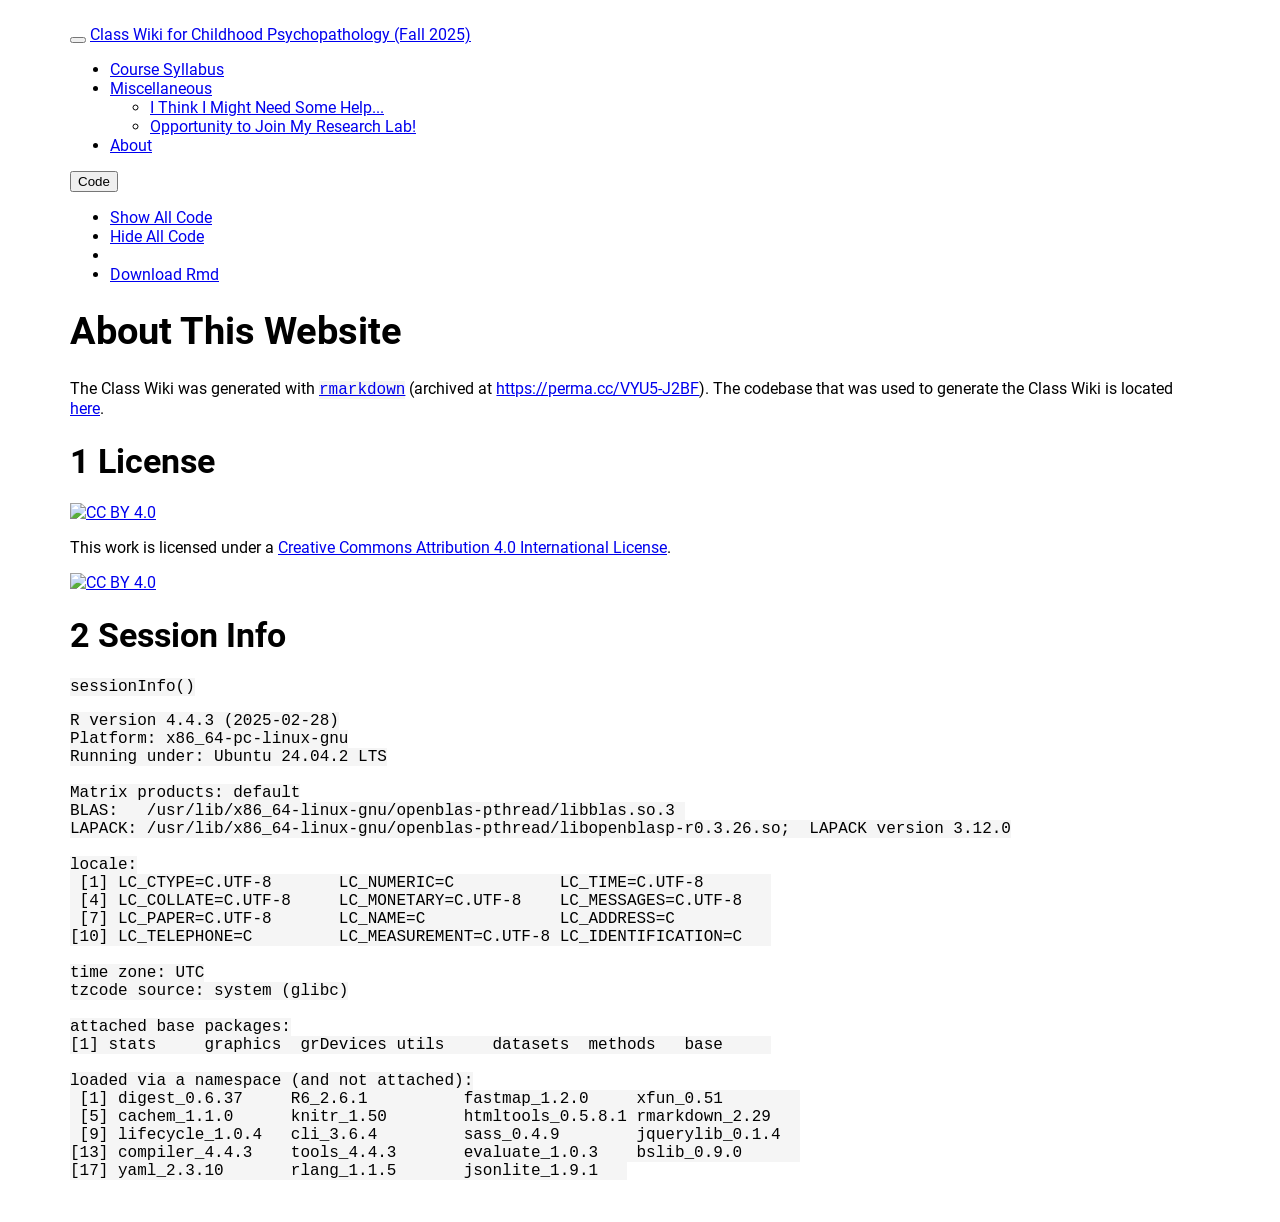
==== about.html @ 90bf4de4 "isaactpetersen published a site update" ====
<!DOCTYPE html>

<html>

<head>

<meta charset="utf-8" />
<meta name="generator" content="pandoc" />
<meta http-equiv="X-UA-Compatible" content="IE=EDGE" />




<title>About This Website</title>

<script src="site_libs/header-attrs-2.29/header-attrs.js"></script>
<script src="site_libs/jquery-3.6.0/jquery-3.6.0.min.js"></script>
<meta name="viewport" content="width=device-width, initial-scale=1" />
<link href="site_libs/bootstrap-3.3.5/css/readable.min.css" rel="stylesheet" />
<script src="site_libs/bootstrap-3.3.5/js/bootstrap.min.js"></script>
<script src="site_libs/bootstrap-3.3.5/shim/html5shiv.min.js"></script>
<script src="site_libs/bootstrap-3.3.5/shim/respond.min.js"></script>
<style>h1 {font-size: 34px;}
       h1.title {font-size: 38px;}
       h2 {font-size: 30px;}
       h3 {font-size: 24px;}
       h4 {font-size: 18px;}
       h5 {font-size: 16px;}
       h6 {font-size: 12px;}
       code {color: inherit; background-color: rgba(0, 0, 0, 0.04);}
       pre:not([class]) { background-color: white }</style>
<script src="site_libs/jqueryui-1.13.2/jquery-ui.min.js"></script>
<link href="site_libs/tocify-1.9.1/jquery.tocify.css" rel="stylesheet" />
<script src="site_libs/tocify-1.9.1/jquery.tocify.js"></script>
<script src="site_libs/navigation-1.1/tabsets.js"></script>
<script src="site_libs/navigation-1.1/codefolding.js"></script>
<script src="site_libs/navigation-1.1/sourceembed.js"></script>
<link href="site_libs/highlightjs-9.12.0/default.css" rel="stylesheet" />
<script src="site_libs/highlightjs-9.12.0/highlight.js"></script>
<link href="site_libs/pagedtable-1.1/css/pagedtable.css" rel="stylesheet" />
<script src="site_libs/pagedtable-1.1/js/pagedtable.js"></script>
<!-- Global site tag (gtag.js) - Google Analytics -->
<script async src="https://www.googletagmanager.com/gtag/js?id=G-Q2P48ZXWTS"></script>
<script>
  window.dataLayer = window.dataLayer || [];
  function gtag(){dataLayer.push(arguments);}
  gtag('js', new Date());

  gtag('config', 'G-Q2P48ZXWTS');
</script>

<style type="text/css">
  code{white-space: pre-wrap;}
  span.smallcaps{font-variant: small-caps;}
  span.underline{text-decoration: underline;}
  div.column{display: inline-block; vertical-align: top; width: 50%;}
  div.hanging-indent{margin-left: 1.5em; text-indent: -1.5em;}
  ul.task-list{list-style: none;}
    </style>

<style type="text/css">code{white-space: pre;}</style>
<script type="text/javascript">
if (window.hljs) {
  hljs.configure({languages: []});
  hljs.initHighlightingOnLoad();
  if (document.readyState && document.readyState === "complete") {
    window.setTimeout(function() { hljs.initHighlighting(); }, 0);
  }
}
</script>




<style type="text/css">
#rmd-source-code {
  display: none;
}
</style>


<link rel="stylesheet" href="includes/custom.css" type="text/css" />
<link rel="stylesheet" href="font/css/roboto.css" type="text/css" />



<style type = "text/css">
.main-container {
  max-width: 940px;
  margin-left: auto;
  margin-right: auto;
}
img {
  max-width:100%;
}
.tabbed-pane {
  padding-top: 12px;
}
.html-widget {
  margin-bottom: 20px;
}
button.code-folding-btn:focus {
  outline: none;
}
summary {
  display: list-item;
}
details > summary > p:only-child {
  display: inline;
}
pre code {
  padding: 0;
}
</style>


<style type="text/css">
.dropdown-submenu {
  position: relative;
}
.dropdown-submenu>.dropdown-menu {
  top: 0;
  left: 100%;
  margin-top: -6px;
  margin-left: -1px;
  border-radius: 0 6px 6px 6px;
}
.dropdown-submenu:hover>.dropdown-menu {
  display: block;
}
.dropdown-submenu>a:after {
  display: block;
  content: " ";
  float: right;
  width: 0;
  height: 0;
  border-color: transparent;
  border-style: solid;
  border-width: 5px 0 5px 5px;
  border-left-color: #cccccc;
  margin-top: 5px;
  margin-right: -10px;
}
.dropdown-submenu:hover>a:after {
  border-left-color: #adb5bd;
}
.dropdown-submenu.pull-left {
  float: none;
}
.dropdown-submenu.pull-left>.dropdown-menu {
  left: -100%;
  margin-left: 10px;
  border-radius: 6px 0 6px 6px;
}
</style>

<script type="text/javascript">
// manage active state of menu based on current page
$(document).ready(function () {
  // active menu anchor
  href = window.location.pathname
  href = href.substr(href.lastIndexOf('/') + 1)
  if (href === "")
    href = "index.html";
  var menuAnchor = $('a[href="' + href + '"]');

  // mark the anchor link active (and if it's in a dropdown, also mark that active)
  var dropdown = menuAnchor.closest('li.dropdown');
  if (window.bootstrap) { // Bootstrap 4+
    menuAnchor.addClass('active');
    dropdown.find('> .dropdown-toggle').addClass('active');
  } else { // Bootstrap 3
    menuAnchor.parent().addClass('active');
    dropdown.addClass('active');
  }

  // Navbar adjustments
  var navHeight = $(".navbar").first().height() + 15;
  var style = document.createElement('style');
  var pt = "padding-top: " + navHeight + "px; ";
  var mt = "margin-top: -" + navHeight + "px; ";
  var css = "";
  // offset scroll position for anchor links (for fixed navbar)
  for (var i = 1; i <= 6; i++) {
    css += ".section h" + i + "{ " + pt + mt + "}\n";
  }
  style.innerHTML = "body {" + pt + "padding-bottom: 40px; }\n" + css;
  document.head.appendChild(style);
});
</script>

<!-- tabsets -->

<style type="text/css">
.tabset-dropdown > .nav-tabs {
  display: inline-table;
  max-height: 500px;
  min-height: 44px;
  overflow-y: auto;
  border: 1px solid #ddd;
  border-radius: 4px;
}

.tabset-dropdown > .nav-tabs > li.active:before, .tabset-dropdown > .nav-tabs.nav-tabs-open:before {
  content: "\e259";
  font-family: 'Glyphicons Halflings';
  display: inline-block;
  padding: 10px;
  border-right: 1px solid #ddd;
}

.tabset-dropdown > .nav-tabs.nav-tabs-open > li.active:before {
  content: "\e258";
  font-family: 'Glyphicons Halflings';
  border: none;
}

.tabset-dropdown > .nav-tabs > li.active {
  display: block;
}

.tabset-dropdown > .nav-tabs > li > a,
.tabset-dropdown > .nav-tabs > li > a:focus,
.tabset-dropdown > .nav-tabs > li > a:hover {
  border: none;
  display: inline-block;
  border-radius: 4px;
  background-color: transparent;
}

.tabset-dropdown > .nav-tabs.nav-tabs-open > li {
  display: block;
  float: none;
}

.tabset-dropdown > .nav-tabs > li {
  display: none;
}
</style>

<!-- code folding -->
<style type="text/css">
.code-folding-btn { margin-bottom: 4px; }
</style>



<style type="text/css">

#TOC {
  margin: 25px 0px 20px 0px;
}
@media (max-width: 768px) {
#TOC {
  position: relative;
  width: 100%;
}
}

@media print {
.toc-content {
  /* see https://github.com/w3c/csswg-drafts/issues/4434 */
  float: right;
}
}

.toc-content {
  padding-left: 30px;
  padding-right: 40px;
}

div.main-container {
  max-width: 1200px;
}

div.tocify {
  width: 20%;
  max-width: 260px;
  max-height: 85%;
}

@media (min-width: 768px) and (max-width: 991px) {
  div.tocify {
    width: 25%;
  }
}

@media (max-width: 767px) {
  div.tocify {
    width: 100%;
    max-width: none;
  }
}

.tocify ul, .tocify li {
  line-height: 20px;
}

.tocify-subheader .tocify-item {
  font-size: 0.90em;
}

.tocify .list-group-item {
  border-radius: 0px;
}


</style>



</head>

<body>


<div class="container-fluid main-container">


<!-- setup 3col/9col grid for toc_float and main content  -->
<div class="row">
<div class="col-xs-12 col-sm-4 col-md-3">
<div id="TOC" class="tocify">
</div>
</div>

<div class="toc-content col-xs-12 col-sm-8 col-md-9">




<div class="navbar navbar-default  navbar-fixed-top" role="navigation">
  <div class="container">
    <div class="navbar-header">
      <button type="button" class="navbar-toggle collapsed" data-toggle="collapse" data-bs-toggle="collapse" data-target="#navbar" data-bs-target="#navbar">
        <span class="icon-bar"></span>
        <span class="icon-bar"></span>
        <span class="icon-bar"></span>
      </button>
      <a class="navbar-brand" href="index.html">Class Wiki for Childhood Psychopathology (Fall 2025)</a>
    </div>
    <div id="navbar" class="navbar-collapse collapse">
      <ul class="nav navbar-nav">
        <li>
  <a href="syllabus.html">Course Syllabus</a>
</li>
<li class="dropdown">
  <a href="#" class="dropdown-toggle" data-toggle="dropdown" role="button" data-bs-toggle="dropdown" aria-expanded="false">
    Miscellaneous
     
    <span class="caret"></span>
  </a>
  <ul class="dropdown-menu" role="menu">
    <li>
      <a href="help.html">I Think I Might Need Some Help...</a>
    </li>
    <li>
      <a href="devpsylab.html">Opportunity to Join My Research Lab!</a>
    </li>
  </ul>
</li>
<li>
  <a href="about.html">About</a>
</li>
      </ul>
      <ul class="nav navbar-nav navbar-right">
        
      </ul>
    </div><!--/.nav-collapse -->
  </div><!--/.container -->
</div><!--/.navbar -->

<div id="header">

<div class="btn-group pull-right float-right">
<button type="button" class="btn btn-default btn-xs btn-secondary btn-sm dropdown-toggle" data-toggle="dropdown" data-bs-toggle="dropdown" aria-haspopup="true" aria-expanded="false"><span>Code</span> <span class="caret"></span></button>
<ul class="dropdown-menu dropdown-menu-right" style="min-width: 50px;">
<li><a id="rmd-show-all-code" href="#">Show All Code</a></li>
<li><a id="rmd-hide-all-code" href="#">Hide All Code</a></li>
<li role="separator" class="divider"></li>
<li><a id="rmd-download-source" href="#">Download Rmd</a></li>
</ul>
</div>



<h1 class="title toc-ignore">About This Website</h1>

</div>


<p>The Class Wiki was generated with <a
href="https://bookdown.org/yihui/rmarkdown/rmarkdown-site.html"><code>rmarkdown</code></a>
(archived at <a href="https://perma.cc/VYU5-J2BF"
class="uri">https://perma.cc/VYU5-J2BF</a>). The codebase that was used
to generate the Class Wiki is located <a
href="https://github.com/isaactpetersen/psy-3330-2025-fall">here</a>.</p>
<div id="license" class="section level1" number="1">
<h1><span class="header-section-number">1</span> License</h1>
<p><a href="https://creativecommons.org/licenses/by/4.0/"><img
src="https://img.shields.io/badge/License-CC%20BY%204.0-lightgrey.svg"
alt="CC BY 4.0" /></a></p>
<p>This work is licensed under a <a
href="https://creativecommons.org/licenses/by/4.0/">Creative Commons
Attribution 4.0 International License</a>.</p>
<p><a href="https://creativecommons.org/licenses/by/4.0/"><img
src="https://i.creativecommons.org/l/by/4.0/88x31.png"
alt="CC BY 4.0" /></a></p>
</div>
<div id="session-info" class="section level1" number="2">
<h1><span class="header-section-number">2</span> Session Info</h1>
<pre class="r"><code>sessionInfo()</code></pre>
<pre><code>R version 4.4.3 (2025-02-28)
Platform: x86_64-pc-linux-gnu
Running under: Ubuntu 24.04.2 LTS

Matrix products: default
BLAS:   /usr/lib/x86_64-linux-gnu/openblas-pthread/libblas.so.3 
LAPACK: /usr/lib/x86_64-linux-gnu/openblas-pthread/libopenblasp-r0.3.26.so;  LAPACK version 3.12.0

locale:
 [1] LC_CTYPE=C.UTF-8       LC_NUMERIC=C           LC_TIME=C.UTF-8       
 [4] LC_COLLATE=C.UTF-8     LC_MONETARY=C.UTF-8    LC_MESSAGES=C.UTF-8   
 [7] LC_PAPER=C.UTF-8       LC_NAME=C              LC_ADDRESS=C          
[10] LC_TELEPHONE=C         LC_MEASUREMENT=C.UTF-8 LC_IDENTIFICATION=C   

time zone: UTC
tzcode source: system (glibc)

attached base packages:
[1] stats     graphics  grDevices utils     datasets  methods   base     

loaded via a namespace (and not attached):
 [1] digest_0.6.37     R6_2.6.1          fastmap_1.2.0     xfun_0.51        
 [5] cachem_1.1.0      knitr_1.50        htmltools_0.5.8.1 rmarkdown_2.29   
 [9] lifecycle_1.0.4   cli_3.6.4         sass_0.4.9        jquerylib_0.1.4  
[13] compiler_4.4.3    tools_4.4.3       evaluate_1.0.3    bslib_0.9.0      
[17] yaml_2.3.10       rlang_1.1.5       jsonlite_1.9.1   </code></pre>
</div>

<div id="rmd-source-code">[base64]</div>
<script type="text/javascript" src="includes/external-links.js"></script>


</div>
</div>

</div>

<script>

// add bootstrap table styles to pandoc tables
function bootstrapStylePandocTables() {
  $('tr.odd').parent('tbody').parent('table').addClass('table table-condensed');
}
$(document).ready(function () {
  bootstrapStylePandocTables();
});


</script>

<!-- tabsets -->

<script>
$(document).ready(function () {
  window.buildTabsets("TOC");
});

$(document).ready(function () {
  $('.tabset-dropdown > .nav-tabs > li').click(function () {
    $(this).parent().toggleClass('nav-tabs-open');
  });
});
</script>

<!-- code folding -->
<script>
$(document).ready(function () {
  window.initializeSourceEmbed("about.Rmd");
  window.initializeCodeFolding("hide" === "show");
});
</script>

<script>
$(document).ready(function ()  {

    // temporarily add toc-ignore selector to headers for the consistency with Pandoc
    $('.unlisted.unnumbered').addClass('toc-ignore')

    // move toc-ignore selectors from section div to header
    $('div.section.toc-ignore')
        .removeClass('toc-ignore')
        .children('h1,h2,h3,h4,h5').addClass('toc-ignore');

    // establish options
    var options = {
      selectors: "h1,h2,h3",
      theme: "bootstrap3",
      context: '.toc-content',
      hashGenerator: function (text) {
        return text.replace(/[.\\/?&!#<>]/g, '').replace(/\s/g, '_');
      },
      ignoreSelector: ".toc-ignore",
      scrollTo: 0
    };
    options.showAndHide = true;
    options.smoothScroll = true;

    // tocify
    var toc = $("#TOC").tocify(options).data("toc-tocify");
});
</script>

<!-- dynamically load mathjax for compatibility with self-contained -->
<script>
  (function () {
    var script = document.createElement("script");
    script.type = "text/javascript";
    script.src  = "https://mathjax.rstudio.com/latest/MathJax.js?config=TeX-AMS-MML_HTMLorMML";
    document.getElementsByTagName("head")[0].appendChild(script);
  })();
</script>

</body>
</html>
---- site_libs/pagedtable-1.1/css/pagedtable.css ----
.pagedtable {
  overflow: auto;
  padding-left: 8px;
  padding-right: 8px;
}

.pagedtable-wrapper {
  border: 1px solid #ccc;
  border-radius: 4px;
  margin-bottom: 10px;
}

.pagedtable table {
  width: 100%;
  max-width: 100%;
  margin: 0;
}

.pagedtable th {
  padding: 0 5px 0 5px;
  border: none;
  border-bottom: 2px solid #dddddd;

  min-width: 45px;
}

.pagedtable-empty th {
  display: none;
}

.pagedtable td {
  padding: 0 4px 0 4px;
}

.pagedtable .even {
  background-color: rgba(140, 140, 140, 0.1);
}

.pagedtable-padding-col {
  display: none;
}

.pagedtable a {
  -webkit-touch-callout: none;
  -webkit-user-select: none;
  -khtml-user-select: none;
  -moz-user-select: none;
  -ms-user-select: none;
  user-select: none;
}

.pagedtable-index-nav {
  cursor: pointer;
  padding: 0 5px 0 5px;
  float: right;
  border: 0;
}

.pagedtable-index-nav-disabled {
  cursor: default;
  text-decoration: none;
  color: #999;
}

a.pagedtable-index-nav-disabled:hover {
  text-decoration: none;
  color: #999;
}

.pagedtable-indexes {
  cursor: pointer;
  float: right;
  border: 0;
}

.pagedtable-index-current {
  cursor: default;
  text-decoration: none;
  font-weight: bold;
  color: #333;
  border: 0;
}

a.pagedtable-index-current:hover {
  text-decoration: none;
  font-weight: bold;
  color: #333;
}

.pagedtable-index {
  width: 30px;
  display: inline-block;
  text-align: center;
  border: 0;
}

.pagedtable-index-separator-left {
  display: inline-block;
  color: #333;
  font-size: 9px;
  padding: 0 0 0 0;
  cursor: default;
}

.pagedtable-index-separator-right {
  display: inline-block;
  color: #333;
  font-size: 9px;
  padding: 0 4px 0 0;
  cursor: default;
}

.pagedtable-footer {
  padding-top: 4px;
  padding-bottom: 5px;
}

.pagedtable-not-empty .pagedtable-footer {
  border-top: 2px solid #dddddd;
}

.pagedtable-info {
  overflow: hidden;
  color: #999;
  white-space: nowrap;
  text-overflow: ellipsis;
}

.pagedtable-header-name {
  overflow: hidden;
  text-overflow: ellipsis;
}

.pagedtable-header-type {
  color: #999;
  font-weight: 400;
}

.pagedtable-na-cell {
  font-style: italic;
  opacity: 0.3;
}
---- includes/custom.css ----
/* Whole document: */
body{
  font-family: Roboto;
  font-size: 12pt;
}

/* Headers */
h1,h2,h3,h4,h5,h6{
  font-family: Roboto;
}

/* Block quotes: */
blockquote {
  padding: 10px 20px;
  margin: 0 0 20px;
  font-size: 14px; /*default: 17.5px*/
  border-left: 5px solid #eee;
}

/* Navbar */
.navbar-brand {
  font-family: Roboto;
}

.navbar-default {
  font-family: Roboto;
  font-size: 12pt;
}
---- font/css/roboto.css ----
@font-face {
  font-family: 'Roboto';
  font-style: normal;
  font-weight: 100;
  src: url('../fonts/roboto-v30-latin-100.eot'); /* IE9 Compat Modes */
  src: local(''), local(''),
       url('../fonts/roboto-v30-latin-100.eot?#iefix') format('embedded-opentype'), /* IE6-IE8 */
       url('../fonts/roboto-v30-latin-100.woff2') format('woff2'), /* Super Modern Browsers */
       url('../fonts/roboto-v30-latin-100.woff') format('woff'), /* Modern Browsers */
       url('../fonts/roboto-v30-latin-100.ttf') format('truetype'), /* Safari, Android, iOS */
       url('../fonts/roboto-v30-latin-100.svg#\1') format('svg'); /* Legacy iOS */
}
@font-face {
  font-family: 'Roboto';
  font-style: italic;
  font-weight: 100;
  src: url('../fonts/roboto-v30-latin-100italic.eot'); /* IE9 Compat Modes */
  src: local(''), local(''),
       url('../fonts/roboto-v30-latin-100italic.eot?#iefix') format('embedded-opentype'), /* IE6-IE8 */
       url('../fonts/roboto-v30-latin-100italic.woff2') format('woff2'), /* Super Modern Browsers */
       url('../fonts/roboto-v30-latin-100italic.woff') format('woff'), /* Modern Browsers */
       url('../fonts/roboto-v30-latin-100italic.ttf') format('truetype'), /* Safari, Android, iOS */
       url('../fonts/roboto-v30-latin-100italic.svg#\1') format('svg'); /* Legacy iOS */
}
@font-face {
  font-family: 'Roboto';
  font-style: normal;
  font-weight: 300;
  src: url('../fonts/roboto-v30-latin-300.eot'); /* IE9 Compat Modes */
  src: local(''), local(''),
       url('../fonts/roboto-v30-latin-300.eot?#iefix') format('embedded-opentype'), /* IE6-IE8 */
       url('../fonts/roboto-v30-latin-300.woff2') format('woff2'), /* Super Modern Browsers */
       url('../fonts/roboto-v30-latin-300.woff') format('woff'), /* Modern Browsers */
       url('../fonts/roboto-v30-latin-300.ttf') format('truetype'), /* Safari, Android, iOS */
       url('../fonts/roboto-v30-latin-300.svg#\1') format('svg'); /* Legacy iOS */
}
@font-face {
  font-family: 'Roboto';
  font-style: italic;
  font-weight: 300;
  src: url('../fonts/roboto-v30-latin-300italic.eot'); /* IE9 Compat Modes */
  src: local(''), local(''),
       url('../fonts/roboto-v30-latin-300italic.eot?#iefix') format('embedded-opentype'), /* IE6-IE8 */
       url('../fonts/roboto-v30-latin-300italic.woff2') format('woff2'), /* Super Modern Browsers */
       url('../fonts/roboto-v30-latin-300italic.woff') format('woff'), /* Modern Browsers */
       url('../fonts/roboto-v30-latin-300italic.ttf') format('truetype'), /* Safari, Android, iOS */
       url('../fonts/roboto-v30-latin-300italic.svg#\1') format('svg'); /* Legacy iOS */
}
@font-face {
  font-family: 'Roboto';
  font-style: normal;
  font-weight: 400;
  src: url('../fonts/roboto-v30-latin-regular.eot'); /* IE9 Compat Modes */
  src: local(''), local(''),
       url('../fonts/roboto-v30-latin-regular.eot?#iefix') format('embedded-opentype'), /* IE6-IE8 */
       url('../fonts/roboto-v30-latin-regular.woff2') format('woff2'), /* Super Modern Browsers */
       url('../fonts/roboto-v30-latin-regular.woff') format('woff'), /* Modern Browsers */
       url('../fonts/roboto-v30-latin-regular.ttf') format('truetype'), /* Safari, Android, iOS */
       url('../fonts/roboto-v30-latin-regular.svg#\1') format('svg'); /* Legacy iOS */
}
@font-face {
  font-family: 'Roboto';
  font-style: italic;
  font-weight: 400;
  src: url('../fonts/roboto-v30-latin-italic.eot'); /* IE9 Compat Modes */
  src: local(''), local(''),
       url('../fonts/roboto-v30-latin-italic.eot?#iefix') format('embedded-opentype'), /* IE6-IE8 */
       url('../fonts/roboto-v30-latin-italic.woff2') format('woff2'), /* Super Modern Browsers */
       url('../fonts/roboto-v30-latin-italic.woff') format('woff'), /* Modern Browsers */
       url('../fonts/roboto-v30-latin-italic.ttf') format('truetype'), /* Safari, Android, iOS */
       url('../fonts/roboto-v30-latin-italic.svg#\1') format('svg'); /* Legacy iOS */
}
@font-face {
  font-family: 'Roboto';
  font-style: normal;
  font-weight: 500;
  src: url('../fonts/roboto-v30-latin-500.eot'); /* IE9 Compat Modes */
  src: local(''), local(''),
       url('../fonts/roboto-v30-latin-500.eot?#iefix') format('embedded-opentype'), /* IE6-IE8 */
       url('../fonts/roboto-v30-latin-500.woff2') format('woff2'), /* Super Modern Browsers */
       url('../fonts/roboto-v30-latin-500.woff') format('woff'), /* Modern Browsers */
       url('../fonts/roboto-v30-latin-500.ttf') format('truetype'), /* Safari, Android, iOS */
       url('../fonts/roboto-v30-latin-500.svg#\1') format('svg'); /* Legacy iOS */
}
@font-face {
  font-family: 'Roboto';
  font-style: italic;
  font-weight: 500;
  src: url('../fonts/roboto-v30-latin-500italic.eot'); /* IE9 Compat Modes */
  src: local(''), local(''),
       url('../fonts/roboto-v30-latin-500italic.eot?#iefix') format('embedded-opentype'), /* IE6-IE8 */
       url('../fonts/roboto-v30-latin-500italic.woff2') format('woff2'), /* Super Modern Browsers */
       url('../fonts/roboto-v30-latin-500italic.woff') format('woff'), /* Modern Browsers */
       url('../fonts/roboto-v30-latin-500italic.ttf') format('truetype'), /* Safari, Android, iOS */
       url('../fonts/roboto-v30-latin-500italic.svg#\1') format('svg'); /* Legacy iOS */
}
@font-face {
  font-family: 'Roboto';
  font-style: normal;
  font-weight: 700;
  src: url('../fonts/roboto-v30-latin-700.eot'); /* IE9 Compat Modes */
  src: local(''), local(''),
       url('../fonts/roboto-v30-latin-700.eot?#iefix') format('embedded-opentype'), /* IE6-IE8 */
       url('../fonts/roboto-v30-latin-700.woff2') format('woff2'), /* Super Modern Browsers */
       url('../fonts/roboto-v30-latin-700.woff') format('woff'), /* Modern Browsers */
       url('../fonts/roboto-v30-latin-700.ttf') format('truetype'), /* Safari, Android, iOS */
       url('../fonts/roboto-v30-latin-700.svg#\1') format('svg'); /* Legacy iOS */
}
@font-face {
  font-family: 'Roboto';
  font-style: italic;
  font-weight: 700;
  src: url('../fonts/roboto-v30-latin-700italic.eot'); /* IE9 Compat Modes */
  src: local(''), local(''),
       url('../fonts/roboto-v30-latin-700italic.eot?#iefix') format('embedded-opentype'), /* IE6-IE8 */
       url('../fonts/roboto-v30-latin-700italic.woff2') format('woff2'), /* Super Modern Browsers */
       url('../fonts/roboto-v30-latin-700italic.woff') format('woff'), /* Modern Browsers */
       url('../fonts/roboto-v30-latin-700italic.ttf') format('truetype'), /* Safari, Android, iOS */
       url('../fonts/roboto-v30-latin-700italic.svg#\1') format('svg'); /* Legacy iOS */
}
@font-face {
  font-family: 'Roboto';
  font-style: normal;
  font-weight: 900;
  src: url('../fonts/roboto-v30-latin-900.eot'); /* IE9 Compat Modes */
  src: local(''), local(''),
       url('../fonts/roboto-v30-latin-900.eot?#iefix') format('embedded-opentype'), /* IE6-IE8 */
       url('../fonts/roboto-v30-latin-900.woff2') format('woff2'), /* Super Modern Browsers */
       url('../fonts/roboto-v30-latin-900.woff') format('woff'), /* Modern Browsers */
       url('../fonts/roboto-v30-latin-900.ttf') format('truetype'), /* Safari, Android, iOS */
       url('../fonts/roboto-v30-latin-900.svg#\1') format('svg'); /* Legacy iOS */
}
@font-face {
  font-family: 'Roboto';
  font-style: italic;
  font-weight: 900;
  src: url('../fonts/roboto-v30-latin-900italic.eot'); /* IE9 Compat Modes */
  src: local(''), local(''),
       url('../fonts/roboto-v30-latin-900italic.eot?#iefix') format('embedded-opentype'), /* IE6-IE8 */
       url('../fonts/roboto-v30-latin-900italic.woff2') format('woff2'), /* Super Modern Browsers */
       url('../fonts/roboto-v30-latin-900italic.woff') format('woff'), /* Modern Browsers */
       url('../fonts/roboto-v30-latin-900italic.ttf') format('truetype'), /* Safari, Android, iOS */
       url('../fonts/roboto-v30-latin-900italic.svg#\1') format('svg'); /* Legacy iOS */
}
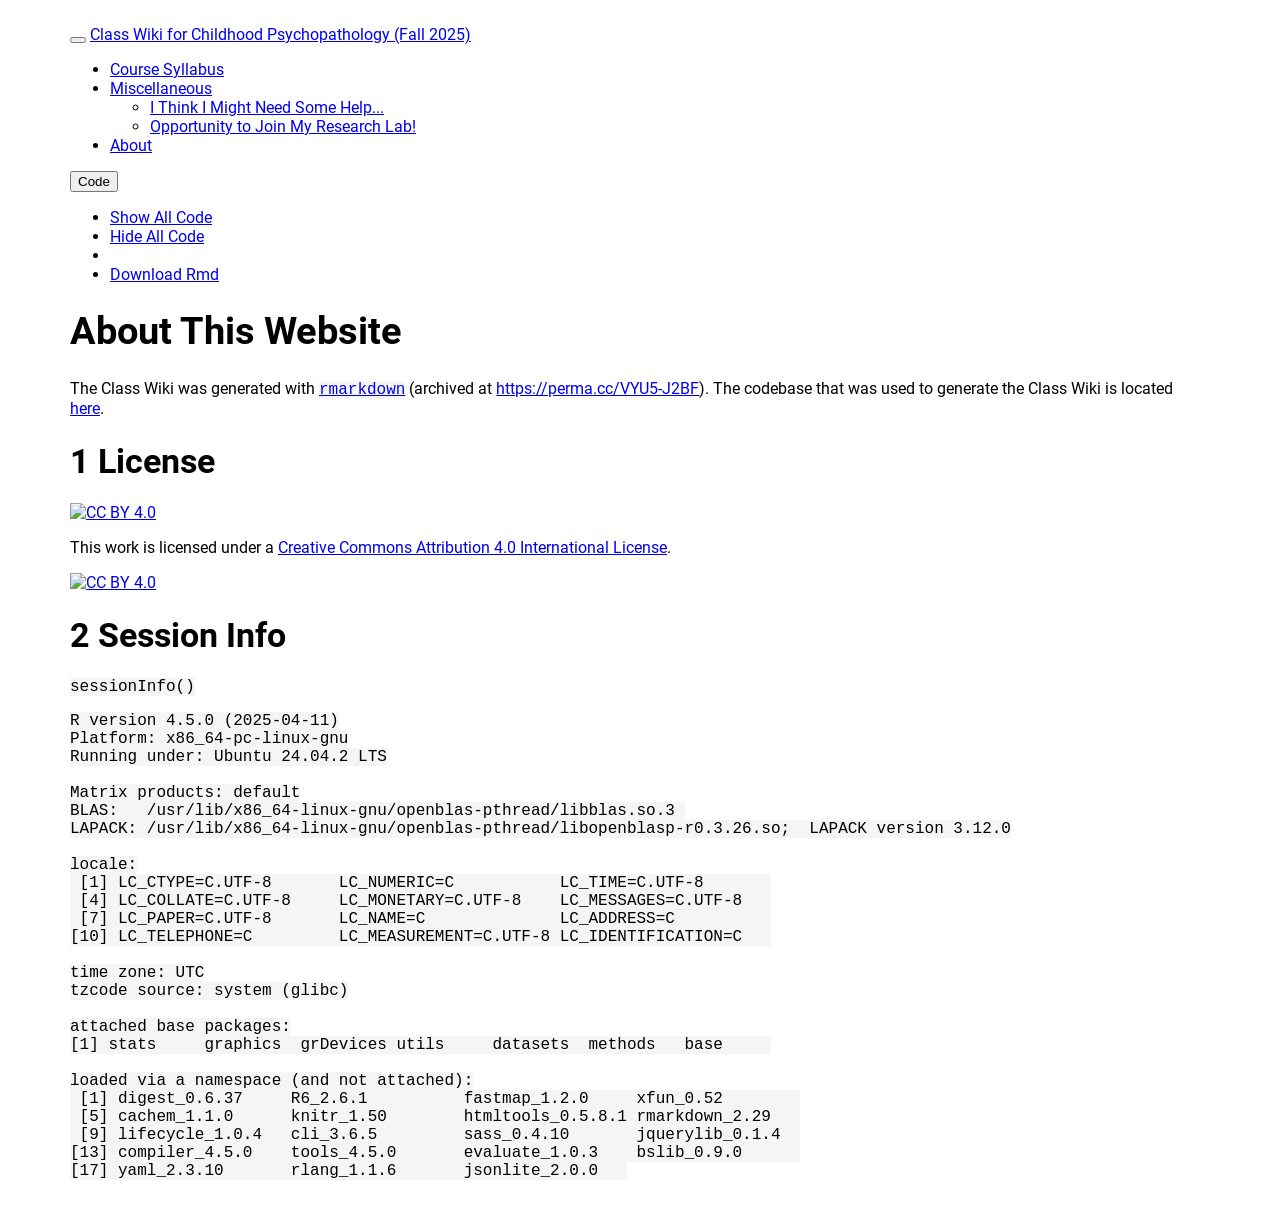
==== commit f0141f2e: "isaactpetersen published a site update" ====
--- a/about.html
+++ b/about.html
@@ -410,7 +410,7 @@
 <div id="session-info" class="section level1" number="2">
 <h1><span class="header-section-number">2</span> Session Info</h1>
 <pre class="r"><code>sessionInfo()</code></pre>
-<pre><code>R version 4.4.3 (2025-02-28)
+<pre><code>R version 4.5.0 (2025-04-11)
 Platform: x86_64-pc-linux-gnu
 Running under: Ubuntu 24.04.2 LTS
 
@@ -431,11 +431,11 @@
 [1] stats     graphics  grDevices utils     datasets  methods   base     
 
 loaded via a namespace (and not attached):
- [1] digest_0.6.37     R6_2.6.1          fastmap_1.2.0     xfun_0.51        
+ [1] digest_0.6.37     R6_2.6.1          fastmap_1.2.0     xfun_0.52        
  [5] cachem_1.1.0      knitr_1.50        htmltools_0.5.8.1 rmarkdown_2.29   
- [9] lifecycle_1.0.4   cli_3.6.4         sass_0.4.9        jquerylib_0.1.4  
-[13] compiler_4.4.3    tools_4.4.3       evaluate_1.0.3    bslib_0.9.0      
-[17] yaml_2.3.10       rlang_1.1.5       jsonlite_1.9.1   </code></pre>
+ [9] lifecycle_1.0.4   cli_3.6.5         sass_0.4.10       jquerylib_0.1.4  
+[13] compiler_4.5.0    tools_4.5.0       evaluate_1.0.3    bslib_0.9.0      
+[17] yaml_2.3.10       rlang_1.1.6       jsonlite_2.0.0   </code></pre>
 </div>
 
 <div id="rmd-source-code">[base64]</div>
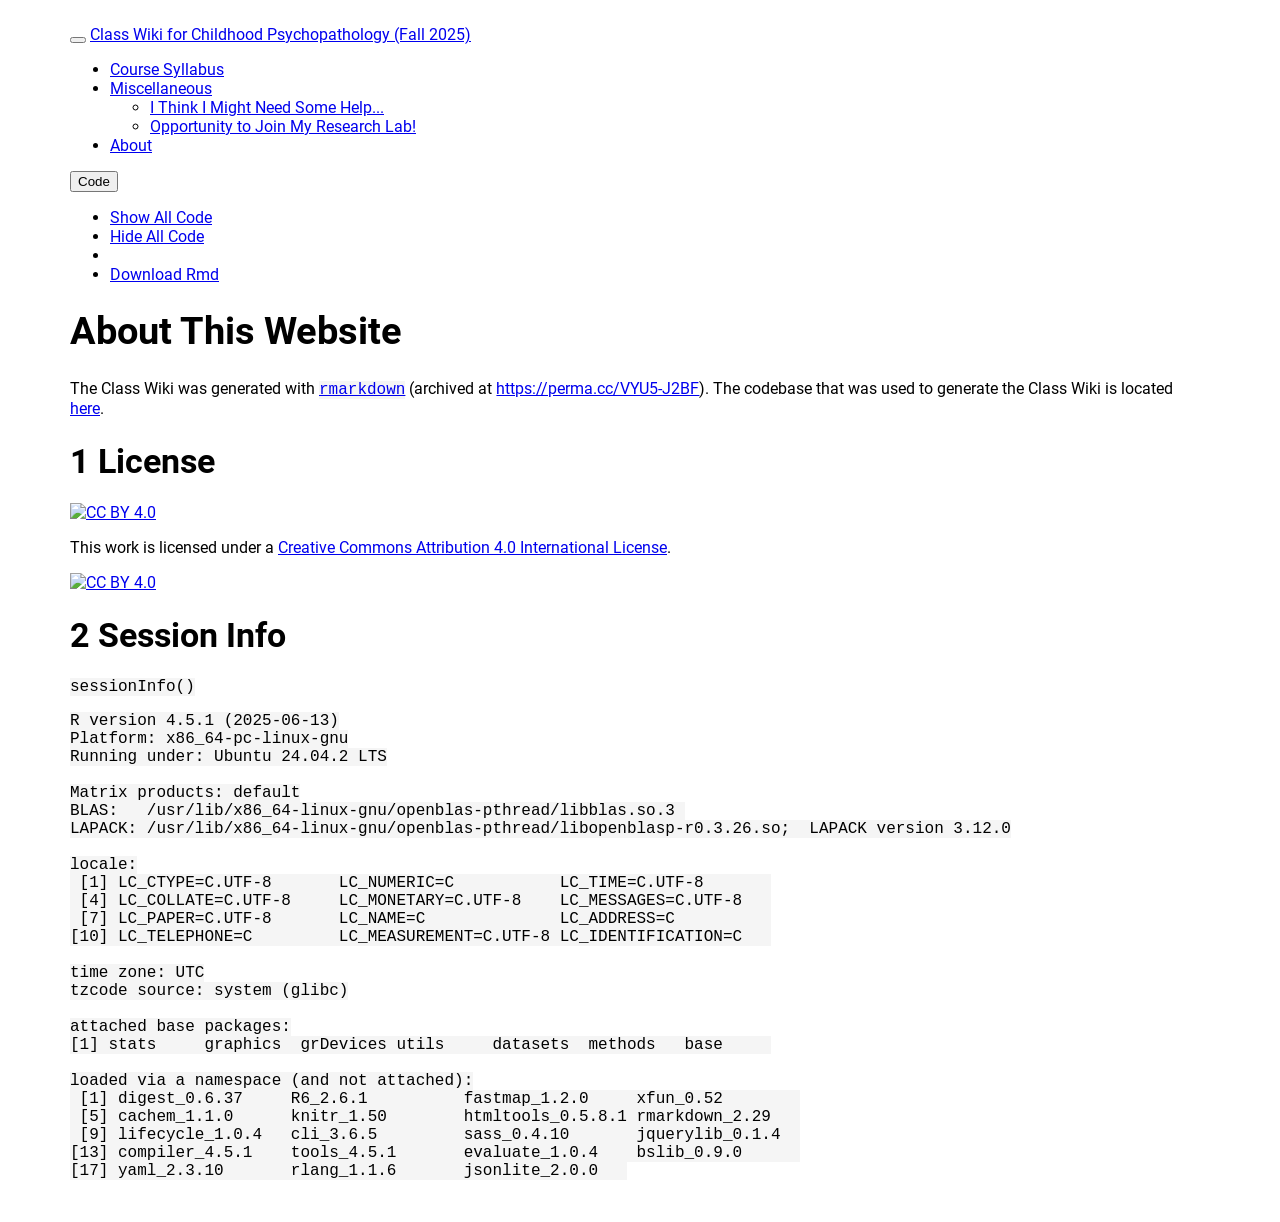
==== commit 985b3805: "isaactpetersen published a site update" ====
--- a/about.html
+++ b/about.html
@@ -410,7 +410,7 @@
 <div id="session-info" class="section level1" number="2">
 <h1><span class="header-section-number">2</span> Session Info</h1>
 <pre class="r"><code>sessionInfo()</code></pre>
-<pre><code>R version 4.5.0 (2025-04-11)
+<pre><code>R version 4.5.1 (2025-06-13)
 Platform: x86_64-pc-linux-gnu
 Running under: Ubuntu 24.04.2 LTS
 
@@ -434,7 +434,7 @@
  [1] digest_0.6.37     R6_2.6.1          fastmap_1.2.0     xfun_0.52        
  [5] cachem_1.1.0      knitr_1.50        htmltools_0.5.8.1 rmarkdown_2.29   
  [9] lifecycle_1.0.4   cli_3.6.5         sass_0.4.10       jquerylib_0.1.4  
-[13] compiler_4.5.0    tools_4.5.0       evaluate_1.0.3    bslib_0.9.0      
+[13] compiler_4.5.1    tools_4.5.1       evaluate_1.0.4    bslib_0.9.0      
 [17] yaml_2.3.10       rlang_1.1.6       jsonlite_2.0.0   </code></pre>
 </div>
 
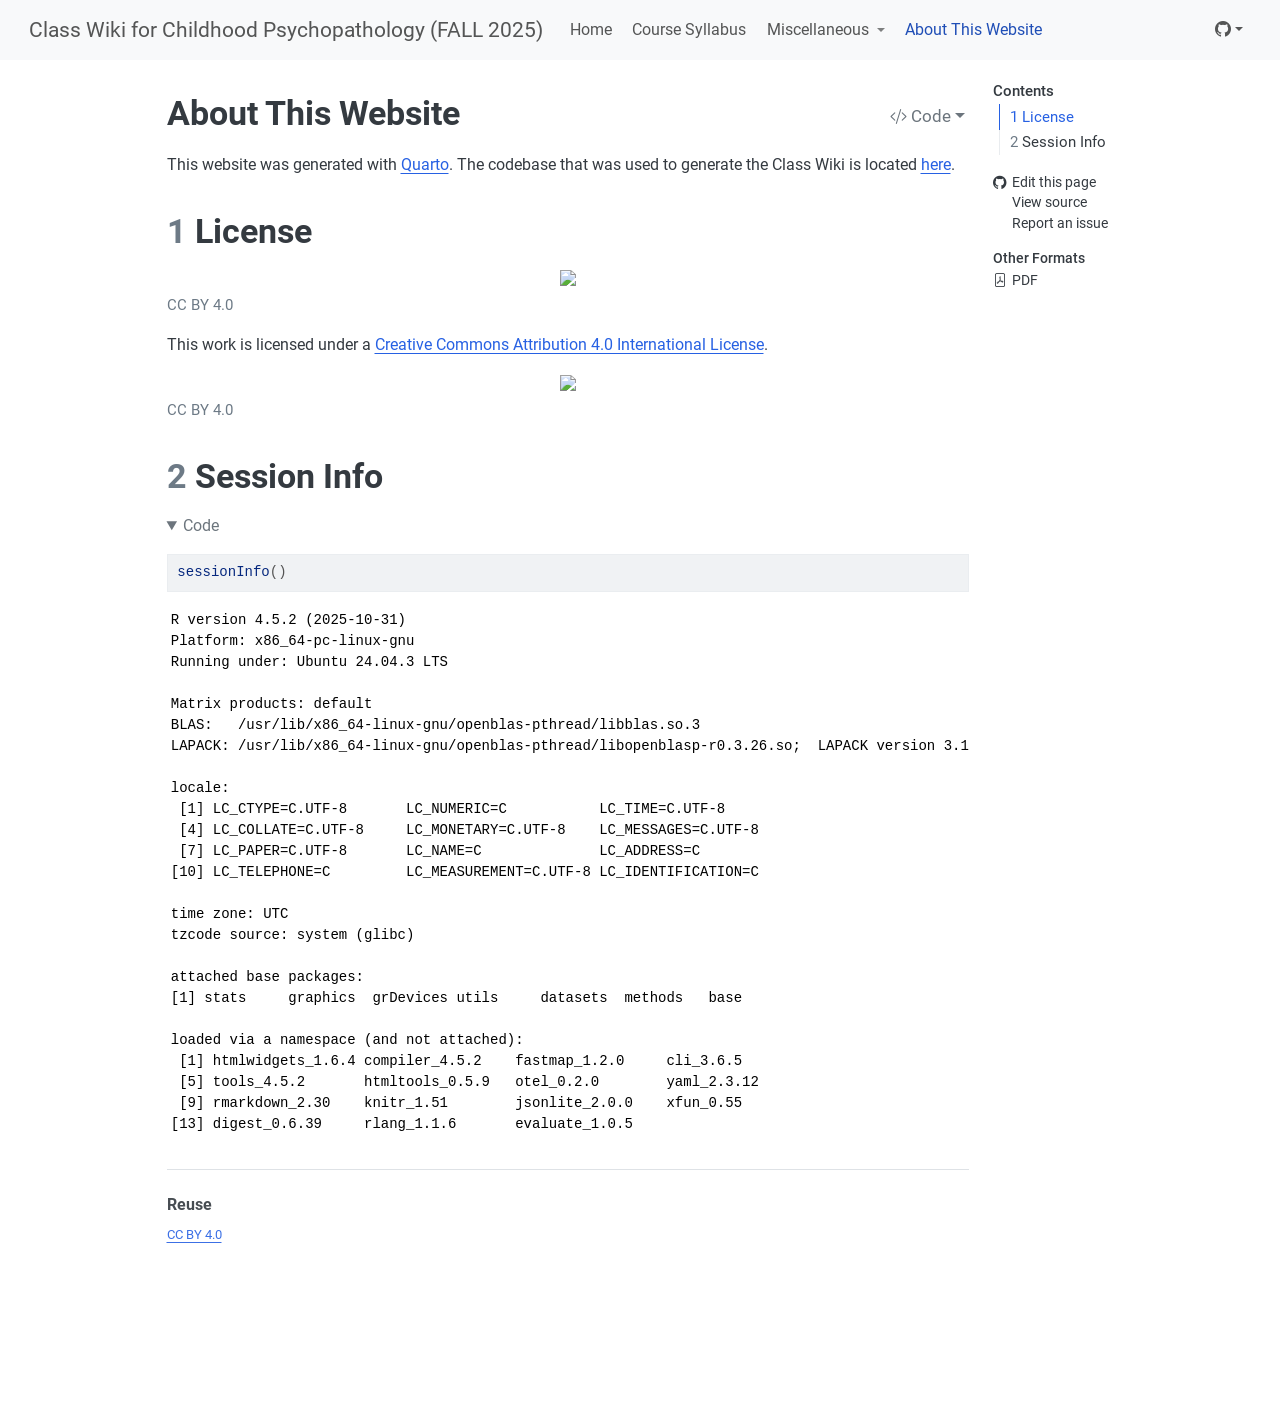
==== commit 6a3499dc: "Built site for gh-pages" ====
--- a/about.html
+++ b/about.html
@@ -1,418 +1,261 @@
 <!DOCTYPE html>
-
-<html>
-
-<head>
-
-<meta charset="utf-8" />
-<meta name="generator" content="pandoc" />
-<meta http-equiv="X-UA-Compatible" content="IE=EDGE" />
-
-
-
-
-<title>About This Website</title>
-
-<script src="site_libs/header-attrs-2.29/header-attrs.js"></script>
-<script src="site_libs/jquery-3.6.0/jquery-3.6.0.min.js"></script>
-<meta name="viewport" content="width=device-width, initial-scale=1" />
-<link href="site_libs/bootstrap-3.3.5/css/readable.min.css" rel="stylesheet" />
-<script src="site_libs/bootstrap-3.3.5/js/bootstrap.min.js"></script>
-<script src="site_libs/bootstrap-3.3.5/shim/html5shiv.min.js"></script>
-<script src="site_libs/bootstrap-3.3.5/shim/respond.min.js"></script>
-<style>h1 {font-size: 34px;}
-       h1.title {font-size: 38px;}
-       h2 {font-size: 30px;}
-       h3 {font-size: 24px;}
-       h4 {font-size: 18px;}
-       h5 {font-size: 16px;}
-       h6 {font-size: 12px;}
-       code {color: inherit; background-color: rgba(0, 0, 0, 0.04);}
-       pre:not([class]) { background-color: white }</style>
-<script src="site_libs/jqueryui-1.13.2/jquery-ui.min.js"></script>
-<link href="site_libs/tocify-1.9.1/jquery.tocify.css" rel="stylesheet" />
-<script src="site_libs/tocify-1.9.1/jquery.tocify.js"></script>
-<script src="site_libs/navigation-1.1/tabsets.js"></script>
-<script src="site_libs/navigation-1.1/codefolding.js"></script>
-<script src="site_libs/navigation-1.1/sourceembed.js"></script>
-<link href="site_libs/highlightjs-9.12.0/default.css" rel="stylesheet" />
-<script src="site_libs/highlightjs-9.12.0/highlight.js"></script>
-<link href="site_libs/pagedtable-1.1/css/pagedtable.css" rel="stylesheet" />
-<script src="site_libs/pagedtable-1.1/js/pagedtable.js"></script>
-<!-- Global site tag (gtag.js) - Google Analytics -->
-<script async src="https://www.googletagmanager.com/gtag/js?id=G-Q2P48ZXWTS"></script>
-<script>
-  window.dataLayer = window.dataLayer || [];
-  function gtag(){dataLayer.push(arguments);}
-  gtag('js', new Date());
-
-  gtag('config', 'G-Q2P48ZXWTS');
-</script>
-
-<style type="text/css">
-  code{white-space: pre-wrap;}
-  span.smallcaps{font-variant: small-caps;}
-  span.underline{text-decoration: underline;}
-  div.column{display: inline-block; vertical-align: top; width: 50%;}
-  div.hanging-indent{margin-left: 1.5em; text-indent: -1.5em;}
-  ul.task-list{list-style: none;}
-    </style>
-
-<style type="text/css">code{white-space: pre;}</style>
-<script type="text/javascript">
-if (window.hljs) {
-  hljs.configure({languages: []});
-  hljs.initHighlightingOnLoad();
-  if (document.readyState && document.readyState === "complete") {
-    window.setTimeout(function() { hljs.initHighlighting(); }, 0);
+<html xmlns="http://www.w3.org/1999/xhtml" lang="en" xml:lang="en"><head>
+
+<meta charset="utf-8">
+<meta name="generator" content="quarto-1.8.26">
+
+<meta name="viewport" content="width=device-width, initial-scale=1.0, user-scalable=yes">
+
+<meta name="author" content="Isaac T. Petersen">
+<meta name="dcterms.date" content="today">
+
+<title>About This Website – Class Wiki for Childhood Psychopathology (FALL 2025)</title>
+<style>
+code{white-space: pre-wrap;}
+span.smallcaps{font-variant: small-caps;}
+div.columns{display: flex; gap: min(4vw, 1.5em);}
+div.column{flex: auto; overflow-x: auto;}
+div.hanging-indent{margin-left: 1.5em; text-indent: -1.5em;}
+ul.task-list{list-style: none;}
+ul.task-list li input[type="checkbox"] {
+  width: 0.8em;
+  margin: 0 0.8em 0.2em -1em; /* quarto-specific, see https://github.com/quarto-dev/quarto-cli/issues/4556 */ 
+  vertical-align: middle;
+}
+/* CSS for syntax highlighting */
+html { -webkit-text-size-adjust: 100%; }
+pre > code.sourceCode { white-space: pre; position: relative; }
+pre > code.sourceCode > span { display: inline-block; line-height: 1.25; }
+pre > code.sourceCode > span:empty { height: 1.2em; }
+.sourceCode { overflow: visible; }
+code.sourceCode > span { color: inherit; text-decoration: inherit; }
+div.sourceCode { margin: 1em 0; }
+pre.sourceCode { margin: 0; }
+@media screen {
+div.sourceCode { overflow: auto; }
+}
+@media print {
+pre > code.sourceCode { white-space: pre-wrap; }
+pre > code.sourceCode > span { text-indent: -5em; padding-left: 5em; }
+}
+pre.numberSource code
+  { counter-reset: source-line 0; }
+pre.numberSource code > span
+  { position: relative; left: -4em; counter-increment: source-line; }
+pre.numberSource code > span > a:first-child::before
+  { content: counter(source-line);
+    position: relative; left: -1em; text-align: right; vertical-align: baseline;
+    border: none; display: inline-block;
+    -webkit-touch-callout: none; -webkit-user-select: none;
+    -khtml-user-select: none; -moz-user-select: none;
+    -ms-user-select: none; user-select: none;
+    padding: 0 4px; width: 4em;
   }
-}
-</script>
-
-
-
-
-<style type="text/css">
-#rmd-source-code {
-  display: none;
+pre.numberSource { margin-left: 3em;  padding-left: 4px; }
+div.sourceCode
+  {   }
+@media screen {
+pre > code.sourceCode > span > a:first-child::before { text-decoration: underline; }
 }
 </style>
 
 
-<link rel="stylesheet" href="includes/custom.css" type="text/css" />
-<link rel="stylesheet" href="font/css/roboto.css" type="text/css" />
-
-
-
-<style type = "text/css">
-.main-container {
-  max-width: 940px;
-  margin-left: auto;
-  margin-right: auto;
-}
-img {
-  max-width:100%;
-}
-.tabbed-pane {
-  padding-top: 12px;
-}
-.html-widget {
-  margin-bottom: 20px;
-}
-button.code-folding-btn:focus {
-  outline: none;
-}
-summary {
-  display: list-item;
-}
-details > summary > p:only-child {
-  display: inline;
-}
-pre code {
-  padding: 0;
-}
-</style>
-
-
-<style type="text/css">
-.dropdown-submenu {
-  position: relative;
-}
-.dropdown-submenu>.dropdown-menu {
-  top: 0;
-  left: 100%;
-  margin-top: -6px;
-  margin-left: -1px;
-  border-radius: 0 6px 6px 6px;
-}
-.dropdown-submenu:hover>.dropdown-menu {
-  display: block;
-}
-.dropdown-submenu>a:after {
-  display: block;
-  content: " ";
-  float: right;
-  width: 0;
-  height: 0;
-  border-color: transparent;
-  border-style: solid;
-  border-width: 5px 0 5px 5px;
-  border-left-color: #cccccc;
-  margin-top: 5px;
-  margin-right: -10px;
-}
-.dropdown-submenu:hover>a:after {
-  border-left-color: #adb5bd;
-}
-.dropdown-submenu.pull-left {
-  float: none;
-}
-.dropdown-submenu.pull-left>.dropdown-menu {
-  left: -100%;
-  margin-left: 10px;
-  border-radius: 6px 0 6px 6px;
-}
-</style>
+<script src="site_libs/quarto-nav/quarto-nav.js"></script>
+<script src="site_libs/quarto-nav/headroom.min.js"></script>
+<script src="site_libs/clipboard/clipboard.min.js"></script>
+<script src="site_libs/quarto-search/autocomplete.umd.js"></script>
+<script src="site_libs/quarto-search/fuse.min.js"></script>
+<script src="site_libs/quarto-search/quarto-search.js"></script>
+<meta name="quarto:offset" content="./">
+<script src="site_libs/quarto-html/quarto.js" type="module"></script>
+<script src="site_libs/quarto-html/tabsets/tabsets.js" type="module"></script>
+<script src="site_libs/quarto-html/axe/axe-check.js" type="module"></script>
+<script src="site_libs/quarto-html/popper.min.js"></script>
+<script src="site_libs/quarto-html/tippy.umd.min.js"></script>
+<script src="site_libs/quarto-html/anchor.min.js"></script>
+<link href="site_libs/quarto-html/tippy.css" rel="stylesheet">
+<link href="site_libs/quarto-html/quarto-syntax-highlighting-d640c705e8c17715bca3574aa719063f.css" rel="stylesheet" id="quarto-text-highlighting-styles">
+<script src="site_libs/bootstrap/bootstrap.min.js"></script>
+<link href="site_libs/bootstrap/bootstrap-icons.css" rel="stylesheet">
+<link href="site_libs/bootstrap/bootstrap-9278de052701f0b3f1191ef96b26c196.min.css" rel="stylesheet" append-hash="true" id="quarto-bootstrap" data-mode="light">
+<script src="site_libs/quarto-contrib/glightbox/glightbox.min.js"></script>
+<link href="site_libs/quarto-contrib/glightbox/glightbox.min.css" rel="stylesheet">
+<link href="site_libs/quarto-contrib/glightbox/lightbox.css" rel="stylesheet">
+<script id="quarto-search-options" type="application/json">{
+  "location": "navbar",
+  "copy-button": false,
+  "collapse-after": 3,
+  "panel-placement": "end",
+  "type": "overlay",
+  "limit": 50,
+  "keyboard-shortcut": [
+    "f",
+    "/",
+    "s"
+  ],
+  "show-item-context": false,
+  "language": {
+    "search-no-results-text": "No results",
+    "search-matching-documents-text": "matching documents",
+    "search-copy-link-title": "Copy link to search",
+    "search-hide-matches-text": "Hide additional matches",
+    "search-more-match-text": "more match in this document",
+    "search-more-matches-text": "more matches in this document",
+    "search-clear-button-title": "Clear",
+    "search-text-placeholder": "",
+    "search-detached-cancel-button-title": "Cancel",
+    "search-submit-button-title": "Submit",
+    "search-label": "Search"
+  }
+}</script>
+<script async="" src="https://www.googletagmanager.com/gtag/js?id=G-Q2P48ZXWTS"></script>
 
 <script type="text/javascript">
-// manage active state of menu based on current page
-$(document).ready(function () {
-  // active menu anchor
-  href = window.location.pathname
-  href = href.substr(href.lastIndexOf('/') + 1)
-  if (href === "")
-    href = "index.html";
-  var menuAnchor = $('a[href="' + href + '"]');
-
-  // mark the anchor link active (and if it's in a dropdown, also mark that active)
-  var dropdown = menuAnchor.closest('li.dropdown');
-  if (window.bootstrap) { // Bootstrap 4+
-    menuAnchor.addClass('active');
-    dropdown.find('> .dropdown-toggle').addClass('active');
-  } else { // Bootstrap 3
-    menuAnchor.parent().addClass('active');
-    dropdown.addClass('active');
-  }
-
-  // Navbar adjustments
-  var navHeight = $(".navbar").first().height() + 15;
-  var style = document.createElement('style');
-  var pt = "padding-top: " + navHeight + "px; ";
-  var mt = "margin-top: -" + navHeight + "px; ";
-  var css = "";
-  // offset scroll position for anchor links (for fixed navbar)
-  for (var i = 1; i <= 6; i++) {
-    css += ".section h" + i + "{ " + pt + mt + "}\n";
-  }
-  style.innerHTML = "body {" + pt + "padding-bottom: 40px; }\n" + css;
-  document.head.appendChild(style);
-});
+
+window.dataLayer = window.dataLayer || [];
+function gtag(){dataLayer.push(arguments);}
+gtag('js', new Date());
+gtag('config', 'G-Q2P48ZXWTS', { 'anonymize_ip': true});
 </script>
-
-<!-- tabsets -->
-
-<style type="text/css">
-.tabset-dropdown > .nav-tabs {
-  display: inline-table;
-  max-height: 500px;
-  min-height: 44px;
-  overflow-y: auto;
-  border: 1px solid #ddd;
-  border-radius: 4px;
-}
-
-.tabset-dropdown > .nav-tabs > li.active:before, .tabset-dropdown > .nav-tabs.nav-tabs-open:before {
-  content: "\e259";
-  font-family: 'Glyphicons Halflings';
-  display: inline-block;
-  padding: 10px;
-  border-right: 1px solid #ddd;
-}
-
-.tabset-dropdown > .nav-tabs.nav-tabs-open > li.active:before {
-  content: "\e258";
-  font-family: 'Glyphicons Halflings';
-  border: none;
-}
-
-.tabset-dropdown > .nav-tabs > li.active {
-  display: block;
-}
-
-.tabset-dropdown > .nav-tabs > li > a,
-.tabset-dropdown > .nav-tabs > li > a:focus,
-.tabset-dropdown > .nav-tabs > li > a:hover {
-  border: none;
-  display: inline-block;
-  border-radius: 4px;
-  background-color: transparent;
-}
-
-.tabset-dropdown > .nav-tabs.nav-tabs-open > li {
-  display: block;
-  float: none;
-}
-
-.tabset-dropdown > .nav-tabs > li {
-  display: none;
-}
-</style>
-
-<!-- code folding -->
-<style type="text/css">
-.code-folding-btn { margin-bottom: 4px; }
-</style>
-
-
-
-<style type="text/css">
-
-#TOC {
-  margin: 25px 0px 20px 0px;
-}
-@media (max-width: 768px) {
-#TOC {
-  position: relative;
-  width: 100%;
-}
-}
-
-@media print {
-.toc-content {
-  /* see https://github.com/w3c/csswg-drafts/issues/4434 */
-  float: right;
-}
-}
-
-.toc-content {
-  padding-left: 30px;
-  padding-right: 40px;
-}
-
-div.main-container {
-  max-width: 1200px;
-}
-
-div.tocify {
-  width: 20%;
-  max-width: 260px;
-  max-height: 85%;
-}
-
-@media (min-width: 768px) and (max-width: 991px) {
-  div.tocify {
-    width: 25%;
-  }
-}
-
-@media (max-width: 767px) {
-  div.tocify {
-    width: 100%;
-    max-width: none;
-  }
-}
-
-.tocify ul, .tocify li {
-  line-height: 20px;
-}
-
-.tocify-subheader .tocify-item {
-  font-size: 0.90em;
-}
-
-.tocify .list-group-item {
-  border-radius: 0px;
-}
-
-
-</style>
-
-
-
+<link href="site_libs/pagedtable-1.1/css/pagedtable.css" rel="stylesheet">
+<script src="site_libs/pagedtable-1.1/js/pagedtable.js"></script>
+
+
+<link rel="stylesheet" href="styles.css">
+<link rel="stylesheet" href="includes/custom.css">
+<link rel="stylesheet" href="font/css/roboto.css">
 </head>
 
-<body>
-
-
-<div class="container-fluid main-container">
-
-
-<!-- setup 3col/9col grid for toc_float and main content  -->
-<div class="row">
-<div class="col-xs-12 col-sm-4 col-md-3">
-<div id="TOC" class="tocify">
+<body class="nav-fixed quarto-light">
+
+<div id="quarto-search-results"></div>
+  <header id="quarto-header" class="headroom fixed-top">
+    <nav class="navbar navbar-expand-lg " data-bs-theme="dark">
+      <div class="navbar-container container-fluid">
+      <div class="navbar-brand-container mx-auto">
+    <a class="navbar-brand" href="./index.html">
+    <span class="navbar-title">Class Wiki for Childhood Psychopathology (FALL 2025)</span>
+    </a>
+  </div>
+            <div id="quarto-search" class="" title="Search"></div>
+          <button class="navbar-toggler" type="button" data-bs-toggle="collapse" data-bs-target="#navbarCollapse" aria-controls="navbarCollapse" role="menu" aria-expanded="false" aria-label="Toggle navigation" onclick="if (window.quartoToggleHeadroom) { window.quartoToggleHeadroom(); }">
+  <span class="navbar-toggler-icon"></span>
+</button>
+          <div class="collapse navbar-collapse" id="navbarCollapse">
+            <ul class="navbar-nav navbar-nav-scroll me-auto">
+  <li class="nav-item">
+    <a class="nav-link" href="./index.html"> 
+<span class="menu-text">Home</span></a>
+  </li>  
+  <li class="nav-item">
+    <a class="nav-link" href="./syllabus.html"> 
+<span class="menu-text">Course Syllabus</span></a>
+  </li>  
+  <li class="nav-item dropdown ">
+    <a class="nav-link dropdown-toggle" href="#" id="nav-menu-miscellaneous" role="link" data-bs-toggle="dropdown" aria-expanded="false">
+ <span class="menu-text">Miscellaneous</span>
+    </a>
+    <ul class="dropdown-menu" aria-labelledby="nav-menu-miscellaneous">    
+        <li>
+    <a class="dropdown-item" href="./help.html">
+ <span class="dropdown-text">I Think I Might Need Some Help…</span></a>
+  </li>  
+        <li>
+    <a class="dropdown-item" href="./devpsylab.html">
+ <span class="dropdown-text">Opportunity to Join My Research Lab!</span></a>
+  </li>  
+    </ul>
+  </li>
+  <li class="nav-item">
+    <a class="nav-link active" href="./about.html" aria-current="page"> 
+<span class="menu-text">About This Website</span></a>
+  </li>  
+</ul>
+          </div> <!-- /navcollapse -->
+            <div class="quarto-navbar-tools">
+    <div class="dropdown">
+      <a href="" title="" id="quarto-navigation-tool-dropdown-0" class="quarto-navigation-tool dropdown-toggle px-1" data-bs-toggle="dropdown" aria-expanded="false" role="link" aria-label=""><i class="bi bi-github"></i></a>
+      <ul class="dropdown-menu" aria-labelledby="quarto-navigation-tool-dropdown-0">
+          <li>
+            <a class="dropdown-item quarto-navbar-tools-item" href="https://github.com/isaactpetersen/psy-3330-2025-fall">
+            Source Code
+            </a>
+          </li>
+          <li>
+            <a class="dropdown-item quarto-navbar-tools-item" href="https://github.com/isaactpetersen/psy-3330-2025-fall/issues/new">
+            Report a Bug
+            </a>
+          </li>
+      </ul>
+    </div>
 </div>
+      </div> <!-- /container-fluid -->
+    </nav>
+</header>
+<!-- content -->
+<div id="quarto-content" class="quarto-container page-columns page-rows-contents page-layout-article page-navbar">
+<!-- sidebar -->
+<!-- margin-sidebar -->
+    <div id="quarto-margin-sidebar" class="sidebar margin-sidebar">
+        <nav id="TOC" role="doc-toc" class="toc-active">
+    <h2 id="toc-title">Contents</h2>
+   
+  <ul>
+  <li><a href="#license" id="toc-license" class="nav-link active" data-scroll-target="#license"><span class="header-section-number">1</span> License</a></li>
+  <li><a href="#session-info" id="toc-session-info" class="nav-link" data-scroll-target="#session-info"><span class="header-section-number">2</span> Session Info</a></li>
+  </ul>
+<div class="toc-actions"><ul><li><a href="https://github.com/isaactpetersen/psy-3330-2025-fall/edit/main/about.qmd" class="toc-action"><i class="bi bi-github"></i>Edit this page</a></li><li><a href="https://github.com/isaactpetersen/psy-3330-2025-fall/blob/main/about.qmd" class="toc-action"><i class="bi empty"></i>View source</a></li><li><a href="https://github.com/isaactpetersen/psy-3330-2025-fall/issues/new" class="toc-action"><i class="bi empty"></i>Report an issue</a></li></ul></div><div class="quarto-alternate-formats"><h2>Other Formats</h2><ul><li><a href="about.pdf"><i class="bi bi-file-pdf"></i>PDF</a></li></ul></div></nav>
+    </div>
+<!-- main -->
+<main class="content" id="quarto-document-content">
+
+<header id="title-block-header" class="quarto-title-block default">
+<div class="quarto-title">
+<div class="quarto-title-block"><div><h1 class="title">About This Website</h1><button type="button" class="btn code-tools-button dropdown-toggle" id="quarto-code-tools-menu" data-bs-toggle="dropdown" aria-expanded="false"><i class="bi"></i> Code</button><ul class="dropdown-menu dropdown-menu-end" aria-labelelledby="quarto-code-tools-menu"><li><a id="quarto-show-all-code" class="dropdown-item" href="javascript:void(0)" role="button">Show All Code</a></li><li><a id="quarto-hide-all-code" class="dropdown-item" href="javascript:void(0)" role="button">Hide All Code</a></li><li><hr class="dropdown-divider"></li><li><a id="quarto-view-source" class="dropdown-item" href="javascript:void(0)" role="button">View Source</a></li></ul></div></div>
 </div>
 
-<div class="toc-content col-xs-12 col-sm-8 col-md-9">
-
-
-
-
-<div class="navbar navbar-default  navbar-fixed-top" role="navigation">
-  <div class="container">
-    <div class="navbar-header">
-      <button type="button" class="navbar-toggle collapsed" data-toggle="collapse" data-bs-toggle="collapse" data-target="#navbar" data-bs-target="#navbar">
-        <span class="icon-bar"></span>
-        <span class="icon-bar"></span>
-        <span class="icon-bar"></span>
-      </button>
-      <a class="navbar-brand" href="index.html">Class Wiki for Childhood Psychopathology (Fall 2025)</a>
-    </div>
-    <div id="navbar" class="navbar-collapse collapse">
-      <ul class="nav navbar-nav">
-        <li>
-  <a href="syllabus.html">Course Syllabus</a>
-</li>
-<li class="dropdown">
-  <a href="#" class="dropdown-toggle" data-toggle="dropdown" role="button" data-bs-toggle="dropdown" aria-expanded="false">
-    Miscellaneous
-     
-    <span class="caret"></span>
-  </a>
-  <ul class="dropdown-menu" role="menu">
-    <li>
-      <a href="help.html">I Think I Might Need Some Help...</a>
-    </li>
-    <li>
-      <a href="devpsylab.html">Opportunity to Join My Research Lab!</a>
-    </li>
-  </ul>
-</li>
-<li>
-  <a href="about.html">About</a>
-</li>
-      </ul>
-      <ul class="nav navbar-nav navbar-right">
-        
-      </ul>
-    </div><!--/.nav-collapse -->
-  </div><!--/.container -->
-</div><!--/.navbar -->
-
-<div id="header">
-
-<div class="btn-group pull-right float-right">
-<button type="button" class="btn btn-default btn-xs btn-secondary btn-sm dropdown-toggle" data-toggle="dropdown" data-bs-toggle="dropdown" aria-haspopup="true" aria-expanded="false"><span>Code</span> <span class="caret"></span></button>
-<ul class="dropdown-menu dropdown-menu-right" style="min-width: 50px;">
-<li><a id="rmd-show-all-code" href="#">Show All Code</a></li>
-<li><a id="rmd-hide-all-code" href="#">Hide All Code</a></li>
-<li role="separator" class="divider"></li>
-<li><a id="rmd-download-source" href="#">Download Rmd</a></li>
-</ul>
+
+
+<div class="quarto-title-meta">
+
+    
+  
+    
+  </div>
+  
+
+
+</header>
+
+
+<p>This website was generated with <a href="https://quarto.org">Quarto</a>. The codebase that was used to generate the Class Wiki is located <a href="https://github.com/isaactpetersen/psy-3330-2025-fall">here</a>.</p>
+<section id="license" class="level1" data-number="1">
+<h1 data-number="1"><span class="header-section-number">1</span> License</h1>
+<div class="quarto-figure quarto-figure-center">
+<figure class="figure">
+<p><img src="https://img.shields.io/badge/License-CC%20BY%204.0-lightgrey.svg" class="img-fluid figure-img"></p>
+<figcaption>CC BY 4.0</figcaption>
+</figure>
 </div>
-
-
-
-<h1 class="title toc-ignore">About This Website</h1>
-
+<p>This work is licensed under a <a href="https://creativecommons.org/licenses/by/4.0/">Creative Commons Attribution 4.0 International License</a>.</p>
+<div class="quarto-figure quarto-figure-center">
+<figure class="figure">
+<p><img src="https://i.creativecommons.org/l/by/4.0/88x31.png" class="img-fluid figure-img"></p>
+<figcaption>CC BY 4.0</figcaption>
+</figure>
 </div>
-
-
-<p>The Class Wiki was generated with <a
-href="https://bookdown.org/yihui/rmarkdown/rmarkdown-site.html"><code>rmarkdown</code></a>
-(archived at <a href="https://perma.cc/VYU5-J2BF"
-class="uri">https://perma.cc/VYU5-J2BF</a>). The codebase that was used
-to generate the Class Wiki is located <a
-href="https://github.com/isaactpetersen/psy-3330-2025-fall">here</a>.</p>
-<div id="license" class="section level1" number="1">
-<h1><span class="header-section-number">1</span> License</h1>
-<p><a href="https://creativecommons.org/licenses/by/4.0/"><img
-src="https://img.shields.io/badge/License-CC%20BY%204.0-lightgrey.svg"
-alt="CC BY 4.0" /></a></p>
-<p>This work is licensed under a <a
-href="https://creativecommons.org/licenses/by/4.0/">Creative Commons
-Attribution 4.0 International License</a>.</p>
-<p><a href="https://creativecommons.org/licenses/by/4.0/"><img
-src="https://i.creativecommons.org/l/by/4.0/88x31.png"
-alt="CC BY 4.0" /></a></p>
-</div>
-<div id="session-info" class="section level1" number="2">
-<h1><span class="header-section-number">2</span> Session Info</h1>
-<pre class="r"><code>sessionInfo()</code></pre>
-<pre><code>R version 4.5.1 (2025-06-13)
+</section>
+<section id="session-info" class="level1" data-number="2">
+<h1 data-number="2"><span class="header-section-number">2</span> Session Info</h1>
+<div class="cell">
+<details open="" class="code-fold">
+<summary>Code</summary>
+<div class="code-copy-outer-scaffold"><div class="sourceCode cell-code" id="cb1"><pre class="sourceCode r code-with-copy"><code class="sourceCode r"><span id="cb1-1"><a href="#cb1-1" aria-hidden="true" tabindex="-1"></a><span class="fu">sessionInfo</span>()</span></code></pre></div><button title="Copy to Clipboard" class="code-copy-button"><i class="bi"></i></button></div>
+</details>
+<div class="cell-output cell-output-stdout">
+<pre><code>R version 4.5.2 (2025-10-31)
 Platform: x86_64-pc-linux-gnu
-Running under: Ubuntu 24.04.2 LTS
+Running under: Ubuntu 24.04.3 LTS
 
 Matrix products: default
 BLAS:   /usr/lib/x86_64-linux-gnu/openblas-pthread/libblas.so.3 
@@ -431,96 +274,541 @@
 [1] stats     graphics  grDevices utils     datasets  methods   base     
 
 loaded via a namespace (and not attached):
- [1] digest_0.6.37     R6_2.6.1          fastmap_1.2.0     xfun_0.52        
- [5] cachem_1.1.0      knitr_1.50        htmltools_0.5.8.1 rmarkdown_2.29   
- [9] lifecycle_1.0.4   cli_3.6.5         sass_0.4.10       jquerylib_0.1.4  
-[13] compiler_4.5.1    tools_4.5.1       evaluate_1.0.4    bslib_0.9.0      
-[17] yaml_2.3.10       rlang_1.1.6       jsonlite_2.0.0   </code></pre>
-</div>
-
-<div id="rmd-source-code">[base64]</div>
-<script type="text/javascript" src="includes/external-links.js"></script>
-
-
+ [1] htmlwidgets_1.6.4 compiler_4.5.2    fastmap_1.2.0     cli_3.6.5        
+ [5] tools_4.5.2       htmltools_0.5.9   otel_0.2.0        yaml_2.3.12      
+ [9] rmarkdown_2.30    knitr_1.51        jsonlite_2.0.0    xfun_0.55        
+[13] digest_0.6.39     rlang_1.1.6       evaluate_1.0.5   </code></pre>
 </div>
 </div>
 
-</div>
-
-<script>
-
-// add bootstrap table styles to pandoc tables
-function bootstrapStylePandocTables() {
-  $('tr.odd').parent('tbody').parent('table').addClass('table table-condensed');
-}
-$(document).ready(function () {
-  bootstrapStylePandocTables();
-});
-
-
-</script>
-
-<!-- tabsets -->
-
-<script>
-$(document).ready(function () {
-  window.buildTabsets("TOC");
-});
-
-$(document).ready(function () {
-  $('.tabset-dropdown > .nav-tabs > li').click(function () {
-    $(this).parent().toggleClass('nav-tabs-open');
+
+<!-- -->
+
+</section>
+
+<div id="quarto-appendix" class="default"><section class="quarto-appendix-contents" id="quarto-reuse"><h2 class="anchored quarto-appendix-heading">Reuse</h2><div class="quarto-appendix-contents"><div><a rel="license" href="https://creativecommons.org/licenses/by/4.0/">CC BY 4.0</a></div></div></section></div></main> <!-- /main -->
+<script id="quarto-html-after-body" type="application/javascript">
+  window.document.addEventListener("DOMContentLoaded", function (event) {
+    const icon = "";
+    const anchorJS = new window.AnchorJS();
+    anchorJS.options = {
+      placement: 'right',
+      icon: icon
+    };
+    anchorJS.add('.anchored');
+    const isCodeAnnotation = (el) => {
+      for (const clz of el.classList) {
+        if (clz.startsWith('code-annotation-')) {                     
+          return true;
+        }
+      }
+      return false;
+    }
+    const onCopySuccess = function(e) {
+      // button target
+      const button = e.trigger;
+      // don't keep focus
+      button.blur();
+      // flash "checked"
+      button.classList.add('code-copy-button-checked');
+      var currentTitle = button.getAttribute("title");
+      button.setAttribute("title", "Copied!");
+      let tooltip;
+      if (window.bootstrap) {
+        button.setAttribute("data-bs-toggle", "tooltip");
+        button.setAttribute("data-bs-placement", "left");
+        button.setAttribute("data-bs-title", "Copied!");
+        tooltip = new bootstrap.Tooltip(button, 
+          { trigger: "manual", 
+            customClass: "code-copy-button-tooltip",
+            offset: [0, -8]});
+        tooltip.show();    
+      }
+      setTimeout(function() {
+        if (tooltip) {
+          tooltip.hide();
+          button.removeAttribute("data-bs-title");
+          button.removeAttribute("data-bs-toggle");
+          button.removeAttribute("data-bs-placement");
+        }
+        button.setAttribute("title", currentTitle);
+        button.classList.remove('code-copy-button-checked');
+      }, 1000);
+      // clear code selection
+      e.clearSelection();
+    }
+    const getTextToCopy = function(trigger) {
+      const outerScaffold = trigger.parentElement.cloneNode(true);
+      const codeEl = outerScaffold.querySelector('code');
+      for (const childEl of codeEl.children) {
+        if (isCodeAnnotation(childEl)) {
+          childEl.remove();
+        }
+      }
+      return codeEl.innerText;
+    }
+    const clipboard = new window.ClipboardJS('.code-copy-button:not([data-in-quarto-modal])', {
+      text: getTextToCopy
+    });
+    clipboard.on('success', onCopySuccess);
+    if (window.document.getElementById('quarto-embedded-source-code-modal')) {
+      const clipboardModal = new window.ClipboardJS('.code-copy-button[data-in-quarto-modal]', {
+        text: getTextToCopy,
+        container: window.document.getElementById('quarto-embedded-source-code-modal')
+      });
+      clipboardModal.on('success', onCopySuccess);
+    }
+    const viewSource = window.document.getElementById('quarto-view-source') ||
+                       window.document.getElementById('quarto-code-tools-source');
+    if (viewSource) {
+      const sourceUrl = viewSource.getAttribute("data-quarto-source-url");
+      viewSource.addEventListener("click", function(e) {
+        if (sourceUrl) {
+          // rstudio viewer pane
+          if (/\bcapabilities=\b/.test(window.location)) {
+            window.open(sourceUrl);
+          } else {
+            window.location.href = sourceUrl;
+          }
+        } else {
+          const modal = new bootstrap.Modal(document.getElementById('quarto-embedded-source-code-modal'));
+          modal.show();
+        }
+        return false;
+      });
+    }
+    function toggleCodeHandler(show) {
+      return function(e) {
+        const detailsSrc = window.document.querySelectorAll(".cell > details > .sourceCode");
+        for (let i=0; i<detailsSrc.length; i++) {
+          const details = detailsSrc[i].parentElement;
+          if (show) {
+            details.open = true;
+          } else {
+            details.removeAttribute("open");
+          }
+        }
+        const cellCodeDivs = window.document.querySelectorAll(".cell > .sourceCode");
+        const fromCls = show ? "hidden" : "unhidden";
+        const toCls = show ? "unhidden" : "hidden";
+        for (let i=0; i<cellCodeDivs.length; i++) {
+          const codeDiv = cellCodeDivs[i];
+          if (codeDiv.classList.contains(fromCls)) {
+            codeDiv.classList.remove(fromCls);
+            codeDiv.classList.add(toCls);
+          } 
+        }
+        return false;
+      }
+    }
+    const hideAllCode = window.document.getElementById("quarto-hide-all-code");
+    if (hideAllCode) {
+      hideAllCode.addEventListener("click", toggleCodeHandler(false));
+    }
+    const showAllCode = window.document.getElementById("quarto-show-all-code");
+    if (showAllCode) {
+      showAllCode.addEventListener("click", toggleCodeHandler(true));
+    }
+      var localhostRegex = new RegExp(/^(?:http|https):\/\/localhost\:?[0-9]*\//);
+      var mailtoRegex = new RegExp(/^mailto:/);
+        var filterRegex = new RegExp("https:\/\/isaactpetersen\.github\.io\/psy-3330-2025-fall\/");
+      var isInternal = (href) => {
+          return filterRegex.test(href) || localhostRegex.test(href) || mailtoRegex.test(href);
+      }
+      // Inspect non-navigation links and adorn them if external
+     var links = window.document.querySelectorAll('a[href]:not(.nav-link):not(.navbar-brand):not(.toc-action):not(.sidebar-link):not(.sidebar-item-toggle):not(.pagination-link):not(.no-external):not([aria-hidden]):not(.dropdown-item):not(.quarto-navigation-tool):not(.about-link)');
+      for (var i=0; i<links.length; i++) {
+        const link = links[i];
+        if (!isInternal(link.href)) {
+          // undo the damage that might have been done by quarto-nav.js in the case of
+          // links that we want to consider external
+          if (link.dataset.originalHref !== undefined) {
+            link.href = link.dataset.originalHref;
+          }
+            // target, if specified
+            link.setAttribute("target", "_blank");
+            if (link.getAttribute("rel") === null) {
+              link.setAttribute("rel", "noopener");
+            }
+        }
+      }
+    function tippyHover(el, contentFn, onTriggerFn, onUntriggerFn) {
+      const config = {
+        allowHTML: true,
+        maxWidth: 500,
+        delay: 100,
+        arrow: false,
+        appendTo: function(el) {
+            return el.parentElement;
+        },
+        interactive: true,
+        interactiveBorder: 10,
+        theme: 'quarto',
+        placement: 'bottom-start',
+      };
+      if (contentFn) {
+        config.content = contentFn;
+      }
+      if (onTriggerFn) {
+        config.onTrigger = onTriggerFn;
+      }
+      if (onUntriggerFn) {
+        config.onUntrigger = onUntriggerFn;
+      }
+      window.tippy(el, config); 
+    }
+    const noterefs = window.document.querySelectorAll('a[role="doc-noteref"]');
+    for (var i=0; i<noterefs.length; i++) {
+      const ref = noterefs[i];
+      tippyHover(ref, function() {
+        // use id or data attribute instead here
+        let href = ref.getAttribute('data-footnote-href') || ref.getAttribute('href');
+        try { href = new URL(href).hash; } catch {}
+        const id = href.replace(/^#\/?/, "");
+        const note = window.document.getElementById(id);
+        if (note) {
+          return note.innerHTML;
+        } else {
+          return "";
+        }
+      });
+    }
+    const xrefs = window.document.querySelectorAll('a.quarto-xref');
+    const processXRef = (id, note) => {
+      // Strip column container classes
+      const stripColumnClz = (el) => {
+        el.classList.remove("page-full", "page-columns");
+        if (el.children) {
+          for (const child of el.children) {
+            stripColumnClz(child);
+          }
+        }
+      }
+      stripColumnClz(note)
+      if (id === null || id.startsWith('sec-')) {
+        // Special case sections, only their first couple elements
+        const container = document.createElement("div");
+        if (note.children && note.children.length > 2) {
+          container.appendChild(note.children[0].cloneNode(true));
+          for (let i = 1; i < note.children.length; i++) {
+            const child = note.children[i];
+            if (child.tagName === "P" && child.innerText === "") {
+              continue;
+            } else {
+              container.appendChild(child.cloneNode(true));
+              break;
+            }
+          }
+          if (window.Quarto?.typesetMath) {
+            window.Quarto.typesetMath(container);
+          }
+          return container.innerHTML
+        } else {
+          if (window.Quarto?.typesetMath) {
+            window.Quarto.typesetMath(note);
+          }
+          return note.innerHTML;
+        }
+      } else {
+        // Remove any anchor links if they are present
+        const anchorLink = note.querySelector('a.anchorjs-link');
+        if (anchorLink) {
+          anchorLink.remove();
+        }
+        if (window.Quarto?.typesetMath) {
+          window.Quarto.typesetMath(note);
+        }
+        if (note.classList.contains("callout")) {
+          return note.outerHTML;
+        } else {
+          return note.innerHTML;
+        }
+      }
+    }
+    for (var i=0; i<xrefs.length; i++) {
+      const xref = xrefs[i];
+      tippyHover(xref, undefined, function(instance) {
+        instance.disable();
+        let url = xref.getAttribute('href');
+        let hash = undefined; 
+        if (url.startsWith('#')) {
+          hash = url;
+        } else {
+          try { hash = new URL(url).hash; } catch {}
+        }
+        if (hash) {
+          const id = hash.replace(/^#\/?/, "");
+          const note = window.document.getElementById(id);
+          if (note !== null) {
+            try {
+              const html = processXRef(id, note.cloneNode(true));
+              instance.setContent(html);
+            } finally {
+              instance.enable();
+              instance.show();
+            }
+          } else {
+            // See if we can fetch this
+            fetch(url.split('#')[0])
+            .then(res => res.text())
+            .then(html => {
+              const parser = new DOMParser();
+              const htmlDoc = parser.parseFromString(html, "text/html");
+              const note = htmlDoc.getElementById(id);
+              if (note !== null) {
+                const html = processXRef(id, note);
+                instance.setContent(html);
+              } 
+            }).finally(() => {
+              instance.enable();
+              instance.show();
+            });
+          }
+        } else {
+          // See if we can fetch a full url (with no hash to target)
+          // This is a special case and we should probably do some content thinning / targeting
+          fetch(url)
+          .then(res => res.text())
+          .then(html => {
+            const parser = new DOMParser();
+            const htmlDoc = parser.parseFromString(html, "text/html");
+            const note = htmlDoc.querySelector('main.content');
+            if (note !== null) {
+              // This should only happen for chapter cross references
+              // (since there is no id in the URL)
+              // remove the first header
+              if (note.children.length > 0 && note.children[0].tagName === "HEADER") {
+                note.children[0].remove();
+              }
+              const html = processXRef(null, note);
+              instance.setContent(html);
+            } 
+          }).finally(() => {
+            instance.enable();
+            instance.show();
+          });
+        }
+      }, function(instance) {
+      });
+    }
+        let selectedAnnoteEl;
+        const selectorForAnnotation = ( cell, annotation) => {
+          let cellAttr = 'data-code-cell="' + cell + '"';
+          let lineAttr = 'data-code-annotation="' +  annotation + '"';
+          const selector = 'span[' + cellAttr + '][' + lineAttr + ']';
+          return selector;
+        }
+        const selectCodeLines = (annoteEl) => {
+          const doc = window.document;
+          const targetCell = annoteEl.getAttribute("data-target-cell");
+          const targetAnnotation = annoteEl.getAttribute("data-target-annotation");
+          const annoteSpan = window.document.querySelector(selectorForAnnotation(targetCell, targetAnnotation));
+          const lines = annoteSpan.getAttribute("data-code-lines").split(",");
+          const lineIds = lines.map((line) => {
+            return targetCell + "-" + line;
+          })
+          let top = null;
+          let height = null;
+          let parent = null;
+          if (lineIds.length > 0) {
+              //compute the position of the single el (top and bottom and make a div)
+              const el = window.document.getElementById(lineIds[0]);
+              top = el.offsetTop;
+              height = el.offsetHeight;
+              parent = el.parentElement.parentElement;
+            if (lineIds.length > 1) {
+              const lastEl = window.document.getElementById(lineIds[lineIds.length - 1]);
+              const bottom = lastEl.offsetTop + lastEl.offsetHeight;
+              height = bottom - top;
+            }
+            if (top !== null && height !== null && parent !== null) {
+              // cook up a div (if necessary) and position it 
+              let div = window.document.getElementById("code-annotation-line-highlight");
+              if (div === null) {
+                div = window.document.createElement("div");
+                div.setAttribute("id", "code-annotation-line-highlight");
+                div.style.position = 'absolute';
+                parent.appendChild(div);
+              }
+              div.style.top = top - 2 + "px";
+              div.style.height = height + 4 + "px";
+              div.style.left = 0;
+              let gutterDiv = window.document.getElementById("code-annotation-line-highlight-gutter");
+              if (gutterDiv === null) {
+                gutterDiv = window.document.createElement("div");
+                gutterDiv.setAttribute("id", "code-annotation-line-highlight-gutter");
+                gutterDiv.style.position = 'absolute';
+                const codeCell = window.document.getElementById(targetCell);
+                const gutter = codeCell.querySelector('.code-annotation-gutter');
+                gutter.appendChild(gutterDiv);
+              }
+              gutterDiv.style.top = top - 2 + "px";
+              gutterDiv.style.height = height + 4 + "px";
+            }
+            selectedAnnoteEl = annoteEl;
+          }
+        };
+        const unselectCodeLines = () => {
+          const elementsIds = ["code-annotation-line-highlight", "code-annotation-line-highlight-gutter"];
+          elementsIds.forEach((elId) => {
+            const div = window.document.getElementById(elId);
+            if (div) {
+              div.remove();
+            }
+          });
+          selectedAnnoteEl = undefined;
+        };
+          // Handle positioning of the toggle
+      window.addEventListener(
+        "resize",
+        throttle(() => {
+          elRect = undefined;
+          if (selectedAnnoteEl) {
+            selectCodeLines(selectedAnnoteEl);
+          }
+        }, 10)
+      );
+      function throttle(fn, ms) {
+      let throttle = false;
+      let timer;
+        return (...args) => {
+          if(!throttle) { // first call gets through
+              fn.apply(this, args);
+              throttle = true;
+          } else { // all the others get throttled
+              if(timer) clearTimeout(timer); // cancel #2
+              timer = setTimeout(() => {
+                fn.apply(this, args);
+                timer = throttle = false;
+              }, ms);
+          }
+        };
+      }
+        // Attach click handler to the DT
+        const annoteDls = window.document.querySelectorAll('dt[data-target-cell]');
+        for (const annoteDlNode of annoteDls) {
+          annoteDlNode.addEventListener('click', (event) => {
+            const clickedEl = event.target;
+            if (clickedEl !== selectedAnnoteEl) {
+              unselectCodeLines();
+              const activeEl = window.document.querySelector('dt[data-target-cell].code-annotation-active');
+              if (activeEl) {
+                activeEl.classList.remove('code-annotation-active');
+              }
+              selectCodeLines(clickedEl);
+              clickedEl.classList.add('code-annotation-active');
+            } else {
+              // Unselect the line
+              unselectCodeLines();
+              clickedEl.classList.remove('code-annotation-active');
+            }
+          });
+        }
+    const findCites = (el) => {
+      const parentEl = el.parentElement;
+      if (parentEl) {
+        const cites = parentEl.dataset.cites;
+        if (cites) {
+          return {
+            el,
+            cites: cites.split(' ')
+          };
+        } else {
+          return findCites(el.parentElement)
+        }
+      } else {
+        return undefined;
+      }
+    };
+    var bibliorefs = window.document.querySelectorAll('a[role="doc-biblioref"]');
+    for (var i=0; i<bibliorefs.length; i++) {
+      const ref = bibliorefs[i];
+      const citeInfo = findCites(ref);
+      if (citeInfo) {
+        tippyHover(citeInfo.el, function() {
+          var popup = window.document.createElement('div');
+          citeInfo.cites.forEach(function(cite) {
+            var citeDiv = window.document.createElement('div');
+            citeDiv.classList.add('hanging-indent');
+            citeDiv.classList.add('csl-entry');
+            var biblioDiv = window.document.getElementById('ref-' + cite);
+            if (biblioDiv) {
+              citeDiv.innerHTML = biblioDiv.innerHTML;
+            }
+            popup.appendChild(citeDiv);
+          });
+          return popup.innerHTML;
+        });
+      }
+    }
   });
-});
-</script>
-
-<!-- code folding -->
-<script>
-$(document).ready(function () {
-  window.initializeSourceEmbed("about.Rmd");
-  window.initializeCodeFolding("hide" === "show");
-});
-</script>
-
-<script>
-$(document).ready(function ()  {
-
-    // temporarily add toc-ignore selector to headers for the consistency with Pandoc
-    $('.unlisted.unnumbered').addClass('toc-ignore')
-
-    // move toc-ignore selectors from section div to header
-    $('div.section.toc-ignore')
-        .removeClass('toc-ignore')
-        .children('h1,h2,h3,h4,h5').addClass('toc-ignore');
-
-    // establish options
-    var options = {
-      selectors: "h1,h2,h3",
-      theme: "bootstrap3",
-      context: '.toc-content',
-      hashGenerator: function (text) {
-        return text.replace(/[.\\/?&!#<>]/g, '').replace(/\s/g, '_');
-      },
-      ignoreSelector: ".toc-ignore",
-      scrollTo: 0
-    };
-    options.showAndHide = true;
-    options.smoothScroll = true;
-
-    // tocify
-    var toc = $("#TOC").tocify(options).data("toc-tocify");
-});
-</script>
-
-<!-- dynamically load mathjax for compatibility with self-contained -->
-<script>
-  (function () {
-    var script = document.createElement("script");
-    script.type = "text/javascript";
-    script.src  = "https://mathjax.rstudio.com/latest/MathJax.js?config=TeX-AMS-MML_HTMLorMML";
-    document.getElementsByTagName("head")[0].appendChild(script);
-  })();
-</script>
-
-</body>
-</html>
+  </script><div class="modal fade" id="quarto-embedded-source-code-modal" tabindex="-1" aria-labelledby="quarto-embedded-source-code-modal-label" aria-hidden="true"><div class="modal-dialog modal-dialog-scrollable"><div class="modal-content"><div class="modal-header"><h5 class="modal-title" id="quarto-embedded-source-code-modal-label">Source Code</h5><button class="btn-close" data-bs-dismiss="modal"></button></div><div class="modal-body"><div class="">
+<div class="code-copy-outer-scaffold"><div class="sourceCode" id="cb3" data-shortcodes="false"><pre class="sourceCode markdown code-with-copy"><code class="sourceCode markdown"><span id="cb3-1"><a href="#cb3-1" aria-hidden="true" tabindex="-1"></a><span class="co">---</span></span>
+<span id="cb3-2"><a href="#cb3-2" aria-hidden="true" tabindex="-1"></a><span class="an">title:</span><span class="co"> "About This Website"</span></span>
+<span id="cb3-3"><a href="#cb3-3" aria-hidden="true" tabindex="-1"></a><span class="co">---</span></span>
+<span id="cb3-4"><a href="#cb3-4" aria-hidden="true" tabindex="-1"></a></span>
+<span id="cb3-5"><a href="#cb3-5" aria-hidden="true" tabindex="-1"></a>This website was generated with <span class="co">[</span><span class="ot">Quarto</span><span class="co">](https://quarto.org)</span>.</span>
+<span id="cb3-6"><a href="#cb3-6" aria-hidden="true" tabindex="-1"></a>The codebase that was used to generate the Class Wiki is located <span class="co">[</span><span class="ot">here</span><span class="co">](https://github.com/isaactpetersen/psy-3330-2025-fall)</span>.</span>
+<span id="cb3-7"><a href="#cb3-7" aria-hidden="true" tabindex="-1"></a></span>
+<span id="cb3-8"><a href="#cb3-8" aria-hidden="true" tabindex="-1"></a><span class="fu"># License</span></span>
+<span id="cb3-9"><a href="#cb3-9" aria-hidden="true" tabindex="-1"></a></span>
+<span id="cb3-10"><a href="#cb3-10" aria-hidden="true" tabindex="-1"></a>::: {.content-visible when-format="html"}</span>
+<span id="cb3-11"><a href="#cb3-11" aria-hidden="true" tabindex="-1"></a></span>
+<span id="cb3-12"><a href="#cb3-12" aria-hidden="true" tabindex="-1"></a><span class="co">[</span><span class="al">![CC BY 4.0][cc-by-shield]</span><span class="co">][cc-by]</span></span>
+<span id="cb3-13"><a href="#cb3-13" aria-hidden="true" tabindex="-1"></a></span>
+<span id="cb3-14"><a href="#cb3-14" aria-hidden="true" tabindex="-1"></a>This work is licensed under a</span>
+<span id="cb3-15"><a href="#cb3-15" aria-hidden="true" tabindex="-1"></a><span class="co">[</span><span class="ot">Creative Commons Attribution 4.0 International License</span><span class="co">][cc-by]</span>.</span>
+<span id="cb3-16"><a href="#cb3-16" aria-hidden="true" tabindex="-1"></a></span>
+<span id="cb3-17"><a href="#cb3-17" aria-hidden="true" tabindex="-1"></a><span class="co">[</span><span class="al">![CC BY 4.0][cc-by-image]</span><span class="co">][cc-by]</span></span>
+<span id="cb3-18"><a href="#cb3-18" aria-hidden="true" tabindex="-1"></a></span>
+<span id="cb3-19"><a href="#cb3-19" aria-hidden="true" tabindex="-1"></a><span class="ot">[cc-by]: &lt;https://creativecommons.org/licenses/by/4.0/&gt;</span></span>
+<span id="cb3-20"><a href="#cb3-20" aria-hidden="true" tabindex="-1"></a><span class="ot">[cc-by-image]: &lt;https://i.creativecommons.org/l/by/4.0/88x31.png&gt;</span></span>
+<span id="cb3-21"><a href="#cb3-21" aria-hidden="true" tabindex="-1"></a><span class="ot">[cc-by-shield]: &lt;https://img.shields.io/badge/License-CC%20BY%204.0-lightgrey.svg&gt;</span></span>
+<span id="cb3-22"><a href="#cb3-22" aria-hidden="true" tabindex="-1"></a></span>
+<span id="cb3-23"><a href="#cb3-23" aria-hidden="true" tabindex="-1"></a>:::</span>
+<span id="cb3-24"><a href="#cb3-24" aria-hidden="true" tabindex="-1"></a></span>
+<span id="cb3-25"><a href="#cb3-25" aria-hidden="true" tabindex="-1"></a><span class="fu"># Session Info</span></span>
+<span id="cb3-26"><a href="#cb3-26" aria-hidden="true" tabindex="-1"></a></span>
+<span id="cb3-29"><a href="#cb3-29" aria-hidden="true" tabindex="-1"></a><span class="in">```{r}</span></span>
+<span id="cb3-30"><a href="#cb3-30" aria-hidden="true" tabindex="-1"></a><span class="fu">sessionInfo</span>()</span>
+<span id="cb3-31"><a href="#cb3-31" aria-hidden="true" tabindex="-1"></a><span class="in">```</span></span>
+</code></pre></div><button title="Copy to Clipboard" class="code-copy-button" data-in-quarto-modal=""><i class="bi"></i></button></div>
+</div></div></div></div></div>
+</div> <!-- /content -->
+<footer class="footer"><div class="nav-footer"><div class="nav-footer-center"><div class="toc-actions d-sm-block d-md-none"><ul><li><a href="https://github.com/isaactpetersen/psy-3330-2025-fall/edit/main/about.qmd" class="toc-action"><i class="bi bi-github"></i>Edit this page</a></li><li><a href="https://github.com/isaactpetersen/psy-3330-2025-fall/blob/main/about.qmd" class="toc-action"><i class="bi empty"></i>View source</a></li><li><a href="https://github.com/isaactpetersen/psy-3330-2025-fall/issues/new" class="toc-action"><i class="bi empty"></i>Report an issue</a></li></ul></div></div></div></footer><script>var lightboxQuarto = GLightbox({"closeEffect":"zoom","descPosition":"bottom","loop":false,"openEffect":"zoom","selector":".lightbox"});
+(function() {
+  let previousOnload = window.onload;
+  window.onload = () => {
+    if (previousOnload) {
+      previousOnload();
+    }
+    lightboxQuarto.on('slide_before_load', (data) => {
+      const { slideIndex, slideNode, slideConfig, player, trigger } = data;
+      const href = trigger.getAttribute('href');
+      if (href !== null) {
+        const imgEl = window.document.querySelector(`a[href="${href}"] img`);
+        if (imgEl !== null) {
+          const srcAttr = imgEl.getAttribute("src");
+          if (srcAttr && srcAttr.startsWith("data:")) {
+            slideConfig.href = srcAttr;
+          }
+        }
+      } 
+    });
+  
+    lightboxQuarto.on('slide_after_load', (data) => {
+      const { slideIndex, slideNode, slideConfig, player, trigger } = data;
+      if (window.Quarto?.typesetMath) {
+        window.Quarto.typesetMath(slideNode);
+      }
+    });
+  
+  };
+  
+})();
+          </script>
+
+
+
+
+</body></html>
--- a/site_libs/quarto-html/tippy.css
+++ b/site_libs/quarto-html/tippy.css
@@ -0,0 +1 @@
+.tippy-box[data-animation=fade][data-state=hidden]{opacity:0}[data-tippy-root]{max-width:calc(100vw - 10px)}.tippy-box{position:relative;background-color:#333;color:#fff;border-radius:4px;font-size:14px;line-height:1.4;white-space:normal;outline:0;transition-property:transform,visibility,opacity}.tippy-box[data-placement^=top]>.tippy-arrow{bottom:0}.tippy-box[data-placement^=top]>.tippy-arrow:before{bottom:-7px;left:0;border-width:8px 8px 0;border-top-color:initial;transform-origin:center top}.tippy-box[data-placement^=bottom]>.tippy-arrow{top:0}.tippy-box[data-placement^=bottom]>.tippy-arrow:before{top:-7px;left:0;border-width:0 8px 8px;border-bottom-color:initial;transform-origin:center bottom}.tippy-box[data-placement^=left]>.tippy-arrow{right:0}.tippy-box[data-placement^=left]>.tippy-arrow:before{border-width:8px 0 8px 8px;border-left-color:initial;right:-7px;transform-origin:center left}.tippy-box[data-placement^=right]>.tippy-arrow{left:0}.tippy-box[data-placement^=right]>.tippy-arrow:before{left:-7px;border-width:8px 8px 8px 0;border-right-color:initial;transform-origin:center right}.tippy-box[data-inertia][data-state=visible]{transition-timing-function:cubic-bezier(.54,1.5,.38,1.11)}.tippy-arrow{width:16px;height:16px;color:#333}.tippy-arrow:before{content:"";position:absolute;border-color:transparent;border-style:solid}.tippy-content{position:relative;padding:5px 9px;z-index:1}
--- a/site_libs/quarto-html/quarto-syntax-highlighting-d640c705e8c17715bca3574aa719063f.css
+++ b/site_libs/quarto-html/quarto-syntax-highlighting-d640c705e8c17715bca3574aa719063f.css
@@ -0,0 +1,233 @@
+/* quarto syntax highlight colors */
+:root {
+  --quarto-hl-ot-color: #d91e18;
+  --quarto-hl-at-color: #a55a00;
+  --quarto-hl-ss-color: #008000;
+  --quarto-hl-an-color: #696969;
+  --quarto-hl-fu-color: #06287e;
+  --quarto-hl-st-color: #008000;
+  --quarto-hl-cf-color: #d91e18;
+  --quarto-hl-op-color: #00769e;
+  --quarto-hl-er-color: #7928a1;
+  --quarto-hl-bn-color: #7928a1;
+  --quarto-hl-al-color: #7928a1;
+  --quarto-hl-va-color: #a55a00;
+  --quarto-hl-bu-color: inherit;
+  --quarto-hl-ex-color: inherit;
+  --quarto-hl-pp-color: #7928a1;
+  --quarto-hl-in-color: #696969;
+  --quarto-hl-vs-color: #008000;
+  --quarto-hl-wa-color: #696969;
+  --quarto-hl-do-color: #696969;
+  --quarto-hl-im-color: inherit;
+  --quarto-hl-ch-color: #008000;
+  --quarto-hl-dt-color: #7928a1;
+  --quarto-hl-fl-color: #a55a00;
+  --quarto-hl-co-color: #696969;
+  --quarto-hl-cv-color: #696969;
+  --quarto-hl-cn-color: #d91e18;
+  --quarto-hl-sc-color: #00769e;
+  --quarto-hl-dv-color: #7928a1;
+  --quarto-hl-kw-color: #d91e18;
+}
+
+/* other quarto variables */
+:root {
+  --quarto-font-monospace: SFMono-Regular, Menlo, Monaco, Consolas, "Liberation Mono", "Courier New", monospace;
+}
+
+/* syntax highlight based on Pandoc's rules */
+pre > code.sourceCode > span {
+  color: #545454;
+}
+
+code.sourceCode > span {
+  color: #545454;
+}
+
+div.sourceCode,
+div.sourceCode pre.sourceCode {
+  color: #545454;
+}
+
+/* Normal */
+code span {
+  color: #545454;
+}
+
+/* Alert */
+code span.al {
+  color: #7928a1;
+  font-style: inherit;
+}
+
+/* Annotation */
+code span.an {
+  color: #696969;
+  font-style: inherit;
+}
+
+/* Attribute */
+code span.at {
+  color: #a55a00;
+  font-style: inherit;
+}
+
+/* BaseN */
+code span.bn {
+  color: #7928a1;
+  font-style: inherit;
+}
+
+/* BuiltIn */
+code span.bu {
+  font-style: inherit;
+}
+
+/* ControlFlow */
+code span.cf {
+  color: #d91e18;
+  font-style: inherit;
+}
+
+/* Char */
+code span.ch {
+  color: #008000;
+  font-style: inherit;
+}
+
+/* Constant */
+code span.cn {
+  color: #d91e18;
+  font-style: inherit;
+}
+
+/* Comment */
+code span.co {
+  color: #696969;
+  font-style: inherit;
+}
+
+/* CommentVar */
+code span.cv {
+  color: #696969;
+  font-style: italic;
+}
+
+/* Documentation */
+code span.do {
+  color: #696969;
+  font-style: italic;
+}
+
+/* DataType */
+code span.dt {
+  color: #7928a1;
+  font-style: inherit;
+}
+
+/* DecVal */
+code span.dv {
+  color: #7928a1;
+  font-style: inherit;
+}
+
+/* Error */
+code span.er {
+  color: #7928a1;
+  font-style: inherit;
+}
+
+/* Extension */
+code span.ex {
+  font-style: inherit;
+}
+
+/* Float */
+code span.fl {
+  color: #a55a00;
+  font-style: inherit;
+}
+
+/* Function */
+code span.fu {
+  color: #06287e;
+  font-style: inherit;
+}
+
+/* Import */
+code span.im {
+  font-style: inherit;
+}
+
+/* Information */
+code span.in {
+  color: #696969;
+  font-style: inherit;
+}
+
+/* Keyword */
+code span.kw {
+  color: #d91e18;
+  font-style: inherit;
+}
+
+/* Operator */
+code span.op {
+  color: #00769e;
+  font-style: inherit;
+}
+
+/* Other */
+code span.ot {
+  color: #d91e18;
+  font-style: inherit;
+}
+
+/* Preprocessor */
+code span.pp {
+  color: #7928a1;
+  font-style: inherit;
+}
+
+/* SpecialChar */
+code span.sc {
+  color: #00769e;
+  font-style: inherit;
+}
+
+/* SpecialString */
+code span.ss {
+  color: #008000;
+  font-style: inherit;
+}
+
+/* String */
+code span.st {
+  color: #008000;
+  font-style: inherit;
+}
+
+/* Variable */
+code span.va {
+  color: #a55a00;
+  font-style: inherit;
+}
+
+/* VerbatimString */
+code span.vs {
+  color: #008000;
+  font-style: inherit;
+}
+
+/* Warning */
+code span.wa {
+  color: #696969;
+  font-style: italic;
+}
+
+.prevent-inlining {
+  content: "</";
+}
+
+/*# sourceMappingURL=97a83bf19a4635b0d120dcfb035a794e.css.map */
--- a/styles.css
+++ b/styles.css
@@ -0,0 +1 @@
+/* css styles */
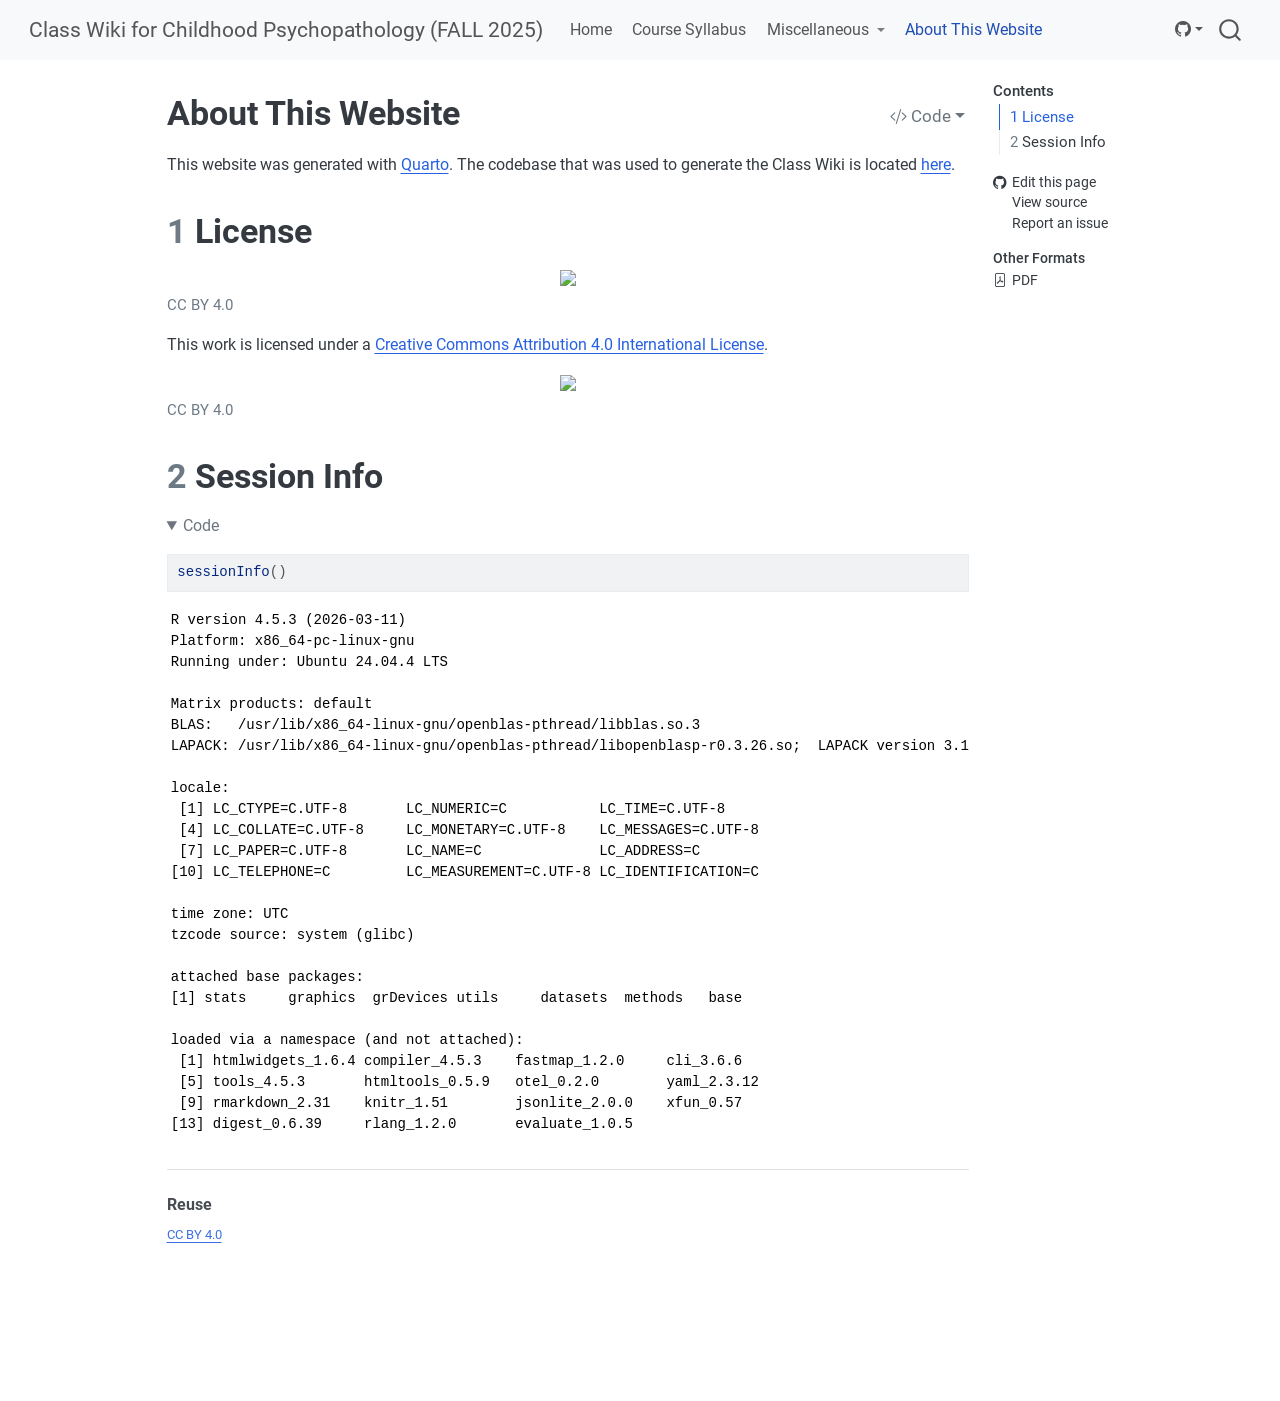
==== commit 0dc4a686: "Built site for gh-pages" ====
--- a/about.html
+++ b/about.html
@@ -2,7 +2,7 @@
 <html xmlns="http://www.w3.org/1999/xhtml" lang="en" xml:lang="en"><head>
 
 <meta charset="utf-8">
-<meta name="generator" content="quarto-1.8.26">
+<meta name="generator" content="quarto-1.9.37">
 
 <meta name="viewport" content="width=device-width, initial-scale=1.0, user-scalable=yes">
 
@@ -11,6 +11,9 @@
 
 <title>About This Website – Class Wiki for Childhood Psychopathology (FALL 2025)</title>
 <style>
+/* Default styles provided by pandoc.
+** See https://pandoc.org/MANUAL.html#variables-for-html for config info.
+*/
 code{white-space: pre-wrap;}
 span.smallcaps{font-variant: small-caps;}
 div.columns{display: flex; gap: min(4vw, 1.5em);}
@@ -69,15 +72,14 @@
 <meta name="quarto:offset" content="./">
 <script src="site_libs/quarto-html/quarto.js" type="module"></script>
 <script src="site_libs/quarto-html/tabsets/tabsets.js" type="module"></script>
-<script src="site_libs/quarto-html/axe/axe-check.js" type="module"></script>
 <script src="site_libs/quarto-html/popper.min.js"></script>
 <script src="site_libs/quarto-html/tippy.umd.min.js"></script>
 <script src="site_libs/quarto-html/anchor.min.js"></script>
 <link href="site_libs/quarto-html/tippy.css" rel="stylesheet">
-<link href="site_libs/quarto-html/quarto-syntax-highlighting-d640c705e8c17715bca3574aa719063f.css" rel="stylesheet" id="quarto-text-highlighting-styles">
+<link href="site_libs/quarto-html/quarto-syntax-highlighting-cad2a2f8a56dfe71ee895a68e79c9b9a.css" rel="stylesheet" id="quarto-text-highlighting-styles">
 <script src="site_libs/bootstrap/bootstrap.min.js"></script>
 <link href="site_libs/bootstrap/bootstrap-icons.css" rel="stylesheet">
-<link href="site_libs/bootstrap/bootstrap-9278de052701f0b3f1191ef96b26c196.min.css" rel="stylesheet" append-hash="true" id="quarto-bootstrap" data-mode="light">
+<link href="site_libs/bootstrap/bootstrap-6f6d4dc81e9bc622e57b251f11a22821.min.css" rel="stylesheet" append-hash="true" id="quarto-bootstrap" data-mode="light">
 <script src="site_libs/quarto-contrib/glightbox/glightbox.min.js"></script>
 <link href="site_libs/quarto-contrib/glightbox/glightbox.min.css" rel="stylesheet">
 <link href="site_libs/quarto-contrib/glightbox/lightbox.css" rel="stylesheet">
@@ -253,9 +255,9 @@
 <div class="code-copy-outer-scaffold"><div class="sourceCode cell-code" id="cb1"><pre class="sourceCode r code-with-copy"><code class="sourceCode r"><span id="cb1-1"><a href="#cb1-1" aria-hidden="true" tabindex="-1"></a><span class="fu">sessionInfo</span>()</span></code></pre></div><button title="Copy to Clipboard" class="code-copy-button"><i class="bi"></i></button></div>
 </details>
 <div class="cell-output cell-output-stdout">
-<pre><code>R version 4.5.2 (2025-10-31)
+<pre><code>R version 4.5.3 (2026-03-11)
 Platform: x86_64-pc-linux-gnu
-Running under: Ubuntu 24.04.3 LTS
+Running under: Ubuntu 24.04.4 LTS
 
 Matrix products: default
 BLAS:   /usr/lib/x86_64-linux-gnu/openblas-pthread/libblas.so.3 
@@ -274,10 +276,10 @@
 [1] stats     graphics  grDevices utils     datasets  methods   base     
 
 loaded via a namespace (and not attached):
- [1] htmlwidgets_1.6.4 compiler_4.5.2    fastmap_1.2.0     cli_3.6.5        
- [5] tools_4.5.2       htmltools_0.5.9   otel_0.2.0        yaml_2.3.12      
- [9] rmarkdown_2.30    knitr_1.51        jsonlite_2.0.0    xfun_0.55        
-[13] digest_0.6.39     rlang_1.1.6       evaluate_1.0.5   </code></pre>
+ [1] htmlwidgets_1.6.4 compiler_4.5.3    fastmap_1.2.0     cli_3.6.6        
+ [5] tools_4.5.3       htmltools_0.5.9   otel_0.2.0        yaml_2.3.12      
+ [9] rmarkdown_2.31    knitr_1.51        jsonlite_2.0.0    xfun_0.57        
+[13] digest_0.6.39     rlang_1.2.0       evaluate_1.0.5   </code></pre>
 </div>
 </div>
 
--- a/site_libs/quarto-html/quarto-syntax-highlighting-cad2a2f8a56dfe71ee895a68e79c9b9a.css
+++ b/site_libs/quarto-html/quarto-syntax-highlighting-cad2a2f8a56dfe71ee895a68e79c9b9a.css
@@ -0,0 +1,233 @@
+/* quarto syntax highlight colors */
+:root {
+  --quarto-hl-ot-color: #d91e18;
+  --quarto-hl-at-color: #a55a00;
+  --quarto-hl-ss-color: #008000;
+  --quarto-hl-an-color: #696969;
+  --quarto-hl-fu-color: #06287e;
+  --quarto-hl-st-color: #008000;
+  --quarto-hl-cf-color: #d91e18;
+  --quarto-hl-op-color: #00769e;
+  --quarto-hl-er-color: #7928a1;
+  --quarto-hl-bn-color: #7928a1;
+  --quarto-hl-al-color: #7928a1;
+  --quarto-hl-va-color: #a55a00;
+  --quarto-hl-bu-color: inherit;
+  --quarto-hl-ex-color: inherit;
+  --quarto-hl-pp-color: #7928a1;
+  --quarto-hl-in-color: #696969;
+  --quarto-hl-vs-color: #008000;
+  --quarto-hl-wa-color: #696969;
+  --quarto-hl-do-color: #696969;
+  --quarto-hl-im-color: inherit;
+  --quarto-hl-ch-color: #008000;
+  --quarto-hl-dt-color: #7928a1;
+  --quarto-hl-fl-color: #a55a00;
+  --quarto-hl-co-color: #696969;
+  --quarto-hl-cv-color: #696969;
+  --quarto-hl-cn-color: #d91e18;
+  --quarto-hl-sc-color: #00769e;
+  --quarto-hl-dv-color: #7928a1;
+  --quarto-hl-kw-color: #d91e18;
+}
+
+/* other quarto variables */
+:root {
+  --quarto-font-monospace: SFMono-Regular, Menlo, Monaco, Consolas, "Liberation Mono", "Courier New", monospace;
+}
+
+/* syntax highlight based on Pandoc's rules */
+pre > code.sourceCode > span {
+  color: #545454;
+}
+
+code.sourceCode > span {
+  color: #545454;
+}
+
+div.sourceCode,
+div.sourceCode pre.sourceCode {
+  color: #545454;
+}
+
+/* Normal */
+code span {
+  color: #545454;
+}
+
+/* Alert */
+code span.al {
+  color: #7928a1;
+  font-style: inherit;
+}
+
+/* Annotation */
+code span.an {
+  color: #696969;
+  font-style: inherit;
+}
+
+/* Attribute */
+code span.at {
+  color: #a55a00;
+  font-style: inherit;
+}
+
+/* BaseN */
+code span.bn {
+  color: #7928a1;
+  font-style: inherit;
+}
+
+/* BuiltIn */
+code span.bu {
+  font-style: inherit;
+}
+
+/* ControlFlow */
+code span.cf {
+  color: #d91e18;
+  font-style: inherit;
+}
+
+/* Char */
+code span.ch {
+  color: #008000;
+  font-style: inherit;
+}
+
+/* Constant */
+code span.cn {
+  color: #d91e18;
+  font-style: inherit;
+}
+
+/* Comment */
+code span.co {
+  color: #696969;
+  font-style: inherit;
+}
+
+/* CommentVar */
+code span.cv {
+  color: #696969;
+  font-style: italic;
+}
+
+/* Documentation */
+code span.do {
+  color: #696969;
+  font-style: italic;
+}
+
+/* DataType */
+code span.dt {
+  color: #7928a1;
+  font-style: inherit;
+}
+
+/* DecVal */
+code span.dv {
+  color: #7928a1;
+  font-style: inherit;
+}
+
+/* Error */
+code span.er {
+  color: #7928a1;
+  font-style: inherit;
+}
+
+/* Extension */
+code span.ex {
+  font-style: inherit;
+}
+
+/* Float */
+code span.fl {
+  color: #a55a00;
+  font-style: inherit;
+}
+
+/* Function */
+code span.fu {
+  color: #06287e;
+  font-style: inherit;
+}
+
+/* Import */
+code span.im {
+  font-style: inherit;
+}
+
+/* Information */
+code span.in {
+  color: #696969;
+  font-style: inherit;
+}
+
+/* Keyword */
+code span.kw {
+  color: #d91e18;
+  font-style: inherit;
+}
+
+/* Operator */
+code span.op {
+  color: #00769e;
+  font-style: inherit;
+}
+
+/* Other */
+code span.ot {
+  color: #d91e18;
+  font-style: inherit;
+}
+
+/* Preprocessor */
+code span.pp {
+  color: #7928a1;
+  font-style: inherit;
+}
+
+/* SpecialChar */
+code span.sc {
+  color: #00769e;
+  font-style: inherit;
+}
+
+/* SpecialString */
+code span.ss {
+  color: #008000;
+  font-style: inherit;
+}
+
+/* String */
+code span.st {
+  color: #008000;
+  font-style: inherit;
+}
+
+/* Variable */
+code span.va {
+  color: #a55a00;
+  font-style: inherit;
+}
+
+/* VerbatimString */
+code span.vs {
+  color: #008000;
+  font-style: inherit;
+}
+
+/* Warning */
+code span.wa {
+  color: #696969;
+  font-style: italic;
+}
+
+.prevent-inlining {
+  content: "</";
+}
+
+/*# sourceMappingURL=5926083d5e9dd90c2eb8d06145e1d972.css.map */
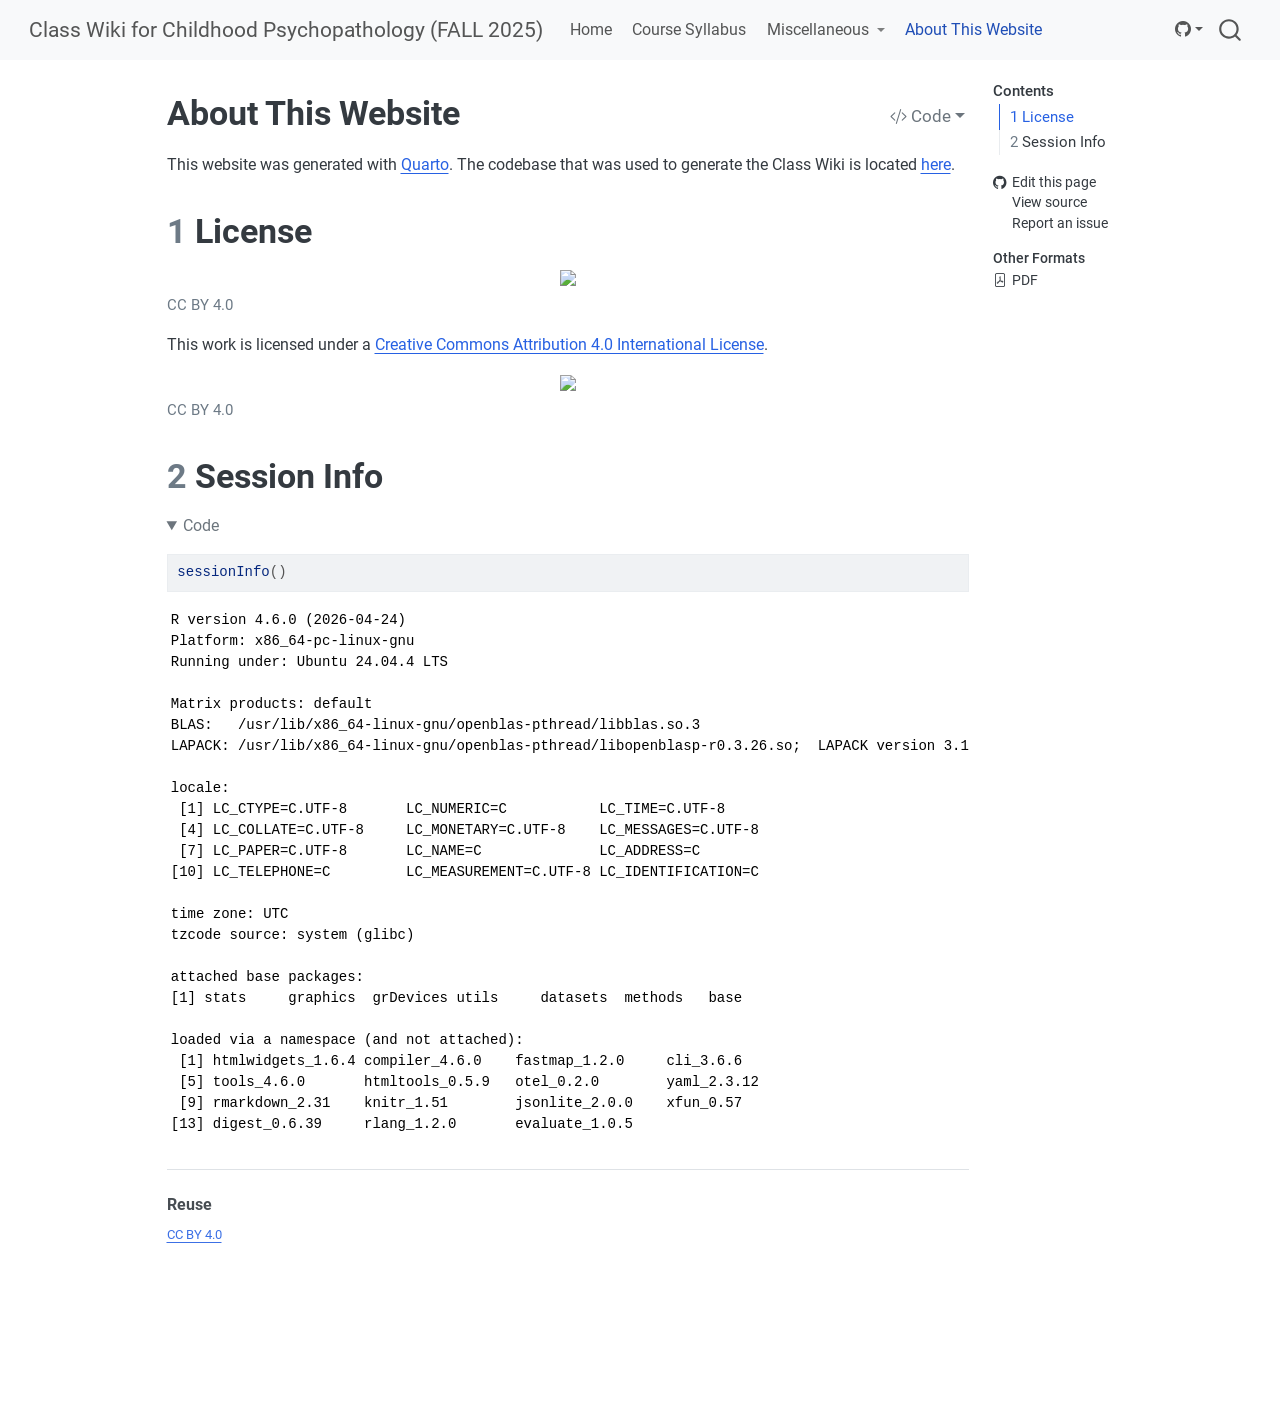
==== commit 0ab2fe15: "Built site for gh-pages" ====
--- a/about.html
+++ b/about.html
@@ -255,7 +255,7 @@
 <div class="code-copy-outer-scaffold"><div class="sourceCode cell-code" id="cb1"><pre class="sourceCode r code-with-copy"><code class="sourceCode r"><span id="cb1-1"><a href="#cb1-1" aria-hidden="true" tabindex="-1"></a><span class="fu">sessionInfo</span>()</span></code></pre></div><button title="Copy to Clipboard" class="code-copy-button"><i class="bi"></i></button></div>
 </details>
 <div class="cell-output cell-output-stdout">
-<pre><code>R version 4.5.3 (2026-03-11)
+<pre><code>R version 4.6.0 (2026-04-24)
 Platform: x86_64-pc-linux-gnu
 Running under: Ubuntu 24.04.4 LTS
 
@@ -276,8 +276,8 @@
 [1] stats     graphics  grDevices utils     datasets  methods   base     
 
 loaded via a namespace (and not attached):
- [1] htmlwidgets_1.6.4 compiler_4.5.3    fastmap_1.2.0     cli_3.6.6        
- [5] tools_4.5.3       htmltools_0.5.9   otel_0.2.0        yaml_2.3.12      
+ [1] htmlwidgets_1.6.4 compiler_4.6.0    fastmap_1.2.0     cli_3.6.6        
+ [5] tools_4.6.0       htmltools_0.5.9   otel_0.2.0        yaml_2.3.12      
  [9] rmarkdown_2.31    knitr_1.51        jsonlite_2.0.0    xfun_0.57        
 [13] digest_0.6.39     rlang_1.2.0       evaluate_1.0.5   </code></pre>
 </div>
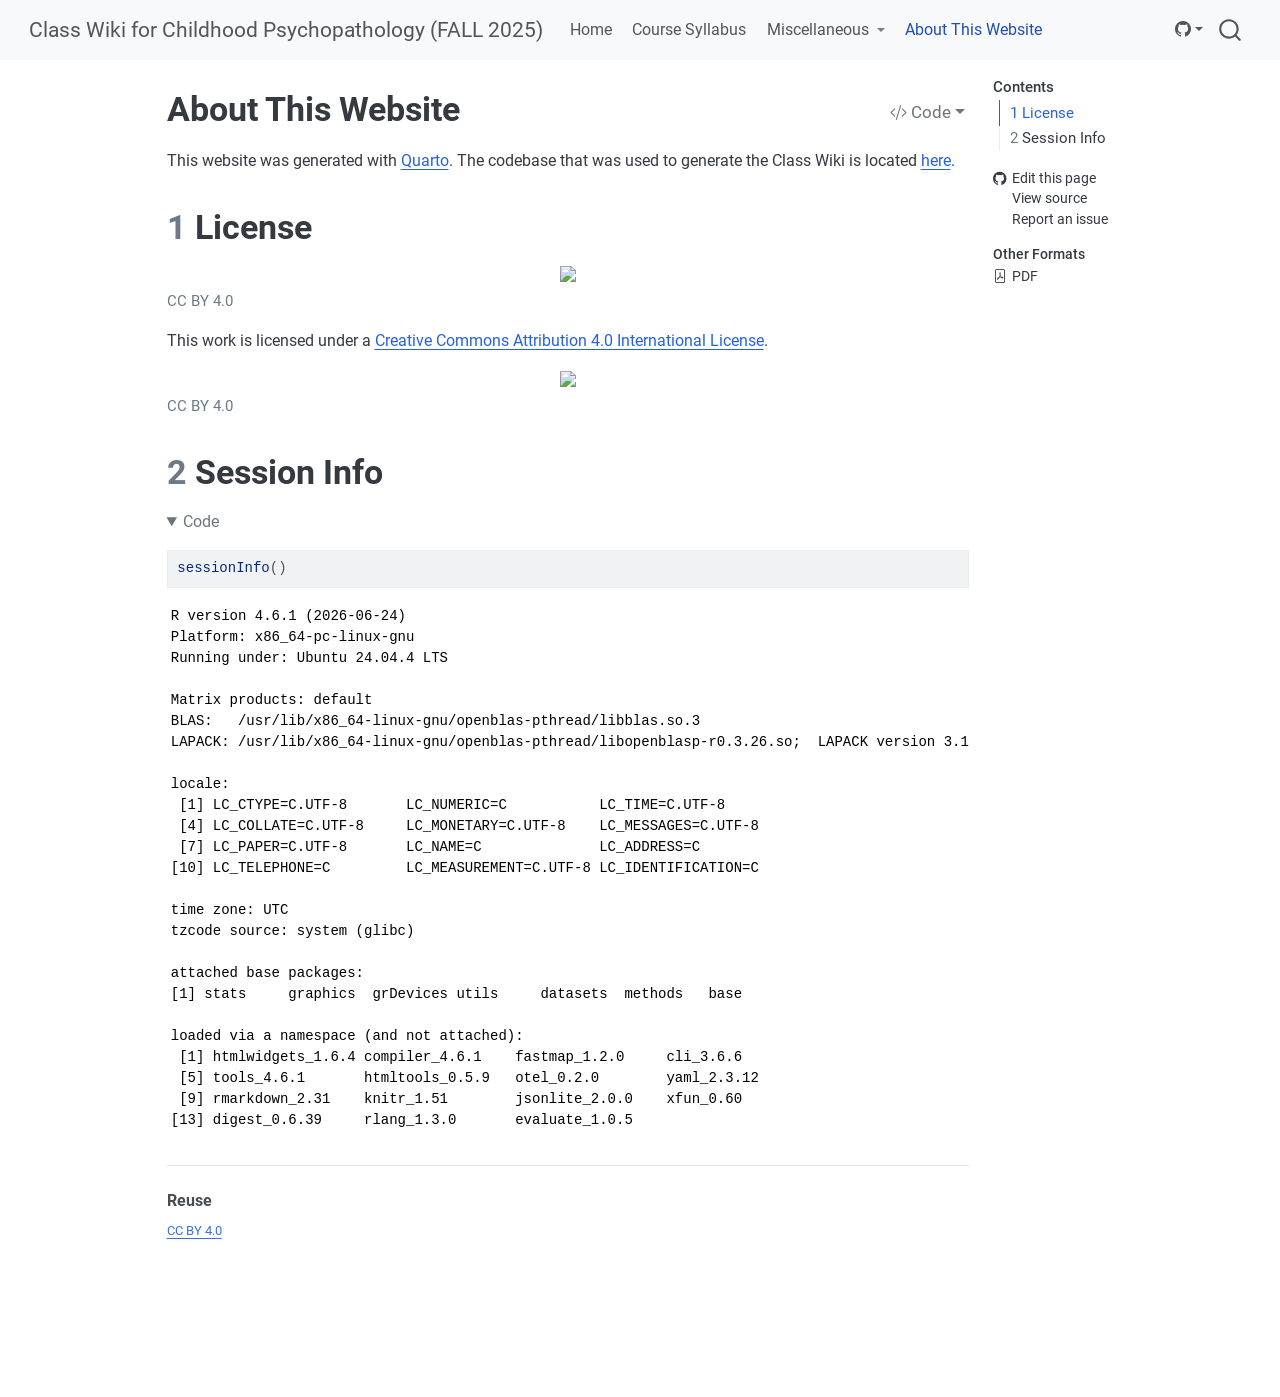
==== commit b21c5fc8: "Built site for gh-pages" ====
--- a/about.html
+++ b/about.html
@@ -2,7 +2,7 @@
 <html xmlns="http://www.w3.org/1999/xhtml" lang="en" xml:lang="en"><head>
 
 <meta charset="utf-8">
-<meta name="generator" content="quarto-1.9.37">
+<meta name="generator" content="quarto-1.10.18">
 
 <meta name="viewport" content="width=device-width, initial-scale=1.0, user-scalable=yes">
 
@@ -14,10 +14,13 @@
 /* Default styles provided by pandoc.
 ** See https://pandoc.org/MANUAL.html#variables-for-html for config info.
 */
-code{white-space: pre-wrap;}
 span.smallcaps{font-variant: small-caps;}
-div.columns{display: flex; gap: min(4vw, 1.5em);}
-div.column{flex: auto; overflow-x: auto;}
+div.columns{display: flex; gap: 1.5em;}
+div.column{flex: auto;}
+@media screen {
+div.columns{gap: min(4vw, 1.5em);}
+div.column{overflow-x: auto;}
+}
 div.hanging-indent{margin-left: 1.5em; text-indent: -1.5em;}
 ul.task-list{list-style: none;}
 ul.task-list li input[type="checkbox"] {
@@ -76,10 +79,10 @@
 <script src="site_libs/quarto-html/tippy.umd.min.js"></script>
 <script src="site_libs/quarto-html/anchor.min.js"></script>
 <link href="site_libs/quarto-html/tippy.css" rel="stylesheet">
-<link href="site_libs/quarto-html/quarto-syntax-highlighting-cad2a2f8a56dfe71ee895a68e79c9b9a.css" rel="stylesheet" id="quarto-text-highlighting-styles">
+<link href="site_libs/quarto-html/quarto-syntax-highlighting-3419ea62b3ca2d77d3d547f86109e84e.css" rel="stylesheet" id="quarto-text-highlighting-styles">
 <script src="site_libs/bootstrap/bootstrap.min.js"></script>
 <link href="site_libs/bootstrap/bootstrap-icons.css" rel="stylesheet">
-<link href="site_libs/bootstrap/bootstrap-6f6d4dc81e9bc622e57b251f11a22821.min.css" rel="stylesheet" append-hash="true" id="quarto-bootstrap" data-mode="light">
+<link href="site_libs/bootstrap/bootstrap-331c01ae5bcb8b1def0474f38323fa04.min.css" rel="stylesheet" append-hash="true" id="quarto-bootstrap" data-mode="light">
 <script src="site_libs/quarto-contrib/glightbox/glightbox.min.js"></script>
 <link href="site_libs/quarto-contrib/glightbox/glightbox.min.css" rel="stylesheet">
 <link href="site_libs/quarto-contrib/glightbox/lightbox.css" rel="stylesheet">
@@ -255,7 +258,7 @@
 <div class="code-copy-outer-scaffold"><div class="sourceCode cell-code" id="cb1"><pre class="sourceCode r code-with-copy"><code class="sourceCode r"><span id="cb1-1"><a href="#cb1-1" aria-hidden="true" tabindex="-1"></a><span class="fu">sessionInfo</span>()</span></code></pre></div><button title="Copy to Clipboard" class="code-copy-button"><i class="bi"></i></button></div>
 </details>
 <div class="cell-output cell-output-stdout">
-<pre><code>R version 4.6.0 (2026-04-24)
+<pre><code>R version 4.6.1 (2026-06-24)
 Platform: x86_64-pc-linux-gnu
 Running under: Ubuntu 24.04.4 LTS
 
@@ -276,10 +279,10 @@
 [1] stats     graphics  grDevices utils     datasets  methods   base     
 
 loaded via a namespace (and not attached):
- [1] htmlwidgets_1.6.4 compiler_4.6.0    fastmap_1.2.0     cli_3.6.6        
- [5] tools_4.6.0       htmltools_0.5.9   otel_0.2.0        yaml_2.3.12      
- [9] rmarkdown_2.31    knitr_1.51        jsonlite_2.0.0    xfun_0.57        
-[13] digest_0.6.39     rlang_1.2.0       evaluate_1.0.5   </code></pre>
+ [1] htmlwidgets_1.6.4 compiler_4.6.1    fastmap_1.2.0     cli_3.6.6        
+ [5] tools_4.6.1       htmltools_0.5.9   otel_0.2.0        yaml_2.3.12      
+ [9] rmarkdown_2.31    knitr_1.51        jsonlite_2.0.0    xfun_0.60        
+[13] digest_0.6.39     rlang_1.3.0       evaluate_1.0.5   </code></pre>
 </div>
 </div>
 
@@ -381,16 +384,16 @@
     }
     function toggleCodeHandler(show) {
       return function(e) {
-        const detailsSrc = window.document.querySelectorAll(".cell > details > .sourceCode");
-        for (let i=0; i<detailsSrc.length; i++) {
-          const details = detailsSrc[i].parentElement;
+        const cellDetails = window.document.querySelectorAll(".cell details.code-fold");
+        for (let i=0; i<cellDetails.length; i++) {
+          const details = cellDetails[i];
           if (show) {
             details.open = true;
           } else {
             details.removeAttribute("open");
           }
         }
-        const cellCodeDivs = window.document.querySelectorAll(".cell > .sourceCode");
+        const cellCodeDivs = window.document.querySelectorAll(".cell div.sourceCode.cell-code");
         const fromCls = show ? "hidden" : "unhidden";
         const toCls = show ? "unhidden" : "hidden";
         for (let i=0; i<cellCodeDivs.length; i++) {
--- a/site_libs/quarto-html/quarto-syntax-highlighting-3419ea62b3ca2d77d3d547f86109e84e.css
+++ b/site_libs/quarto-html/quarto-syntax-highlighting-3419ea62b3ca2d77d3d547f86109e84e.css
@@ -0,0 +1,233 @@
+/* quarto syntax highlight colors */
+:root {
+  --quarto-hl-ot-color: #d91e18;
+  --quarto-hl-at-color: #a55a00;
+  --quarto-hl-ss-color: #008000;
+  --quarto-hl-an-color: #696969;
+  --quarto-hl-fu-color: #06287e;
+  --quarto-hl-st-color: #008000;
+  --quarto-hl-cf-color: #d91e18;
+  --quarto-hl-op-color: #00769e;
+  --quarto-hl-er-color: #7928a1;
+  --quarto-hl-bn-color: #7928a1;
+  --quarto-hl-al-color: #7928a1;
+  --quarto-hl-va-color: #a55a00;
+  --quarto-hl-bu-color: inherit;
+  --quarto-hl-ex-color: inherit;
+  --quarto-hl-pp-color: #7928a1;
+  --quarto-hl-in-color: #696969;
+  --quarto-hl-vs-color: #008000;
+  --quarto-hl-wa-color: #696969;
+  --quarto-hl-do-color: #696969;
+  --quarto-hl-im-color: inherit;
+  --quarto-hl-ch-color: #008000;
+  --quarto-hl-dt-color: #7928a1;
+  --quarto-hl-fl-color: #a55a00;
+  --quarto-hl-co-color: #696969;
+  --quarto-hl-cv-color: #696969;
+  --quarto-hl-cn-color: #d91e18;
+  --quarto-hl-sc-color: #00769e;
+  --quarto-hl-dv-color: #7928a1;
+  --quarto-hl-kw-color: #d91e18;
+}
+
+/* other quarto variables */
+:root {
+  --quarto-font-monospace: SFMono-Regular, Menlo, Monaco, Consolas, "Liberation Mono", "Courier New", monospace;
+}
+
+/* syntax highlight based on Pandoc's rules */
+pre > code.sourceCode > span {
+  color: #545454;
+}
+
+code.sourceCode > span {
+  color: #545454;
+}
+
+div.sourceCode,
+div.sourceCode pre.sourceCode {
+  color: #545454;
+}
+
+/* Normal */
+code span {
+  color: #545454;
+}
+
+/* Alert */
+code span.al {
+  color: #7928a1;
+  font-style: inherit;
+}
+
+/* Annotation */
+code span.an {
+  color: #696969;
+  font-style: inherit;
+}
+
+/* Attribute */
+code span.at {
+  color: #a55a00;
+  font-style: inherit;
+}
+
+/* BaseN */
+code span.bn {
+  color: #7928a1;
+  font-style: inherit;
+}
+
+/* BuiltIn */
+code span.bu {
+  font-style: inherit;
+}
+
+/* ControlFlow */
+code span.cf {
+  color: #d91e18;
+  font-style: inherit;
+}
+
+/* Char */
+code span.ch {
+  color: #008000;
+  font-style: inherit;
+}
+
+/* Constant */
+code span.cn {
+  color: #d91e18;
+  font-style: inherit;
+}
+
+/* Comment */
+code span.co {
+  color: #696969;
+  font-style: inherit;
+}
+
+/* CommentVar */
+code span.cv {
+  color: #696969;
+  font-style: italic;
+}
+
+/* Documentation */
+code span.do {
+  color: #696969;
+  font-style: italic;
+}
+
+/* DataType */
+code span.dt {
+  color: #7928a1;
+  font-style: inherit;
+}
+
+/* DecVal */
+code span.dv {
+  color: #7928a1;
+  font-style: inherit;
+}
+
+/* Error */
+code span.er {
+  color: #7928a1;
+  font-style: inherit;
+}
+
+/* Extension */
+code span.ex {
+  font-style: inherit;
+}
+
+/* Float */
+code span.fl {
+  color: #a55a00;
+  font-style: inherit;
+}
+
+/* Function */
+code span.fu {
+  color: #06287e;
+  font-style: inherit;
+}
+
+/* Import */
+code span.im {
+  font-style: inherit;
+}
+
+/* Information */
+code span.in {
+  color: #696969;
+  font-style: inherit;
+}
+
+/* Keyword */
+code span.kw {
+  color: #d91e18;
+  font-style: inherit;
+}
+
+/* Operator */
+code span.op {
+  color: #00769e;
+  font-style: inherit;
+}
+
+/* Other */
+code span.ot {
+  color: #d91e18;
+  font-style: inherit;
+}
+
+/* Preprocessor */
+code span.pp {
+  color: #7928a1;
+  font-style: inherit;
+}
+
+/* SpecialChar */
+code span.sc {
+  color: #00769e;
+  font-style: inherit;
+}
+
+/* SpecialString */
+code span.ss {
+  color: #008000;
+  font-style: inherit;
+}
+
+/* String */
+code span.st {
+  color: #008000;
+  font-style: inherit;
+}
+
+/* Variable */
+code span.va {
+  color: #a55a00;
+  font-style: inherit;
+}
+
+/* VerbatimString */
+code span.vs {
+  color: #008000;
+  font-style: inherit;
+}
+
+/* Warning */
+code span.wa {
+  color: #696969;
+  font-style: italic;
+}
+
+.prevent-inlining {
+  content: "</";
+}
+
+/*# sourceMappingURL=a0e48aebe202bc7301f9966d54efda35.css.map */
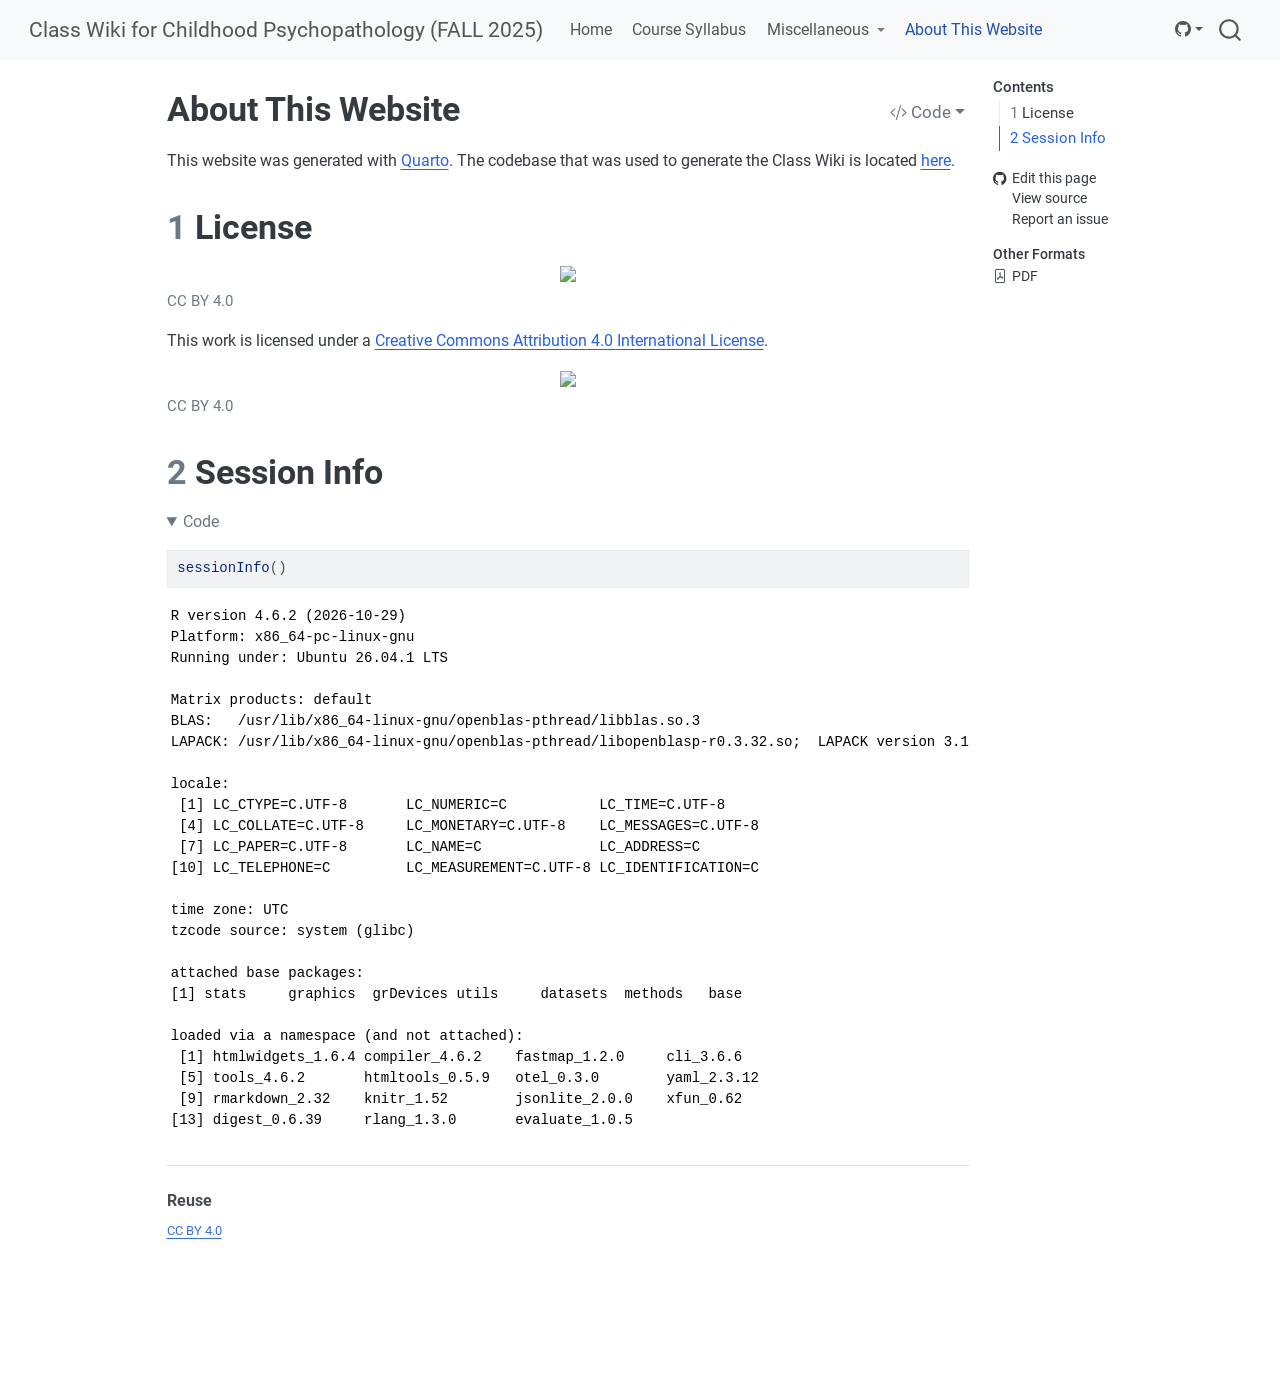
==== commit 7a218c66: "Built site for gh-pages" ====
--- a/about.html
+++ b/about.html
@@ -2,7 +2,7 @@
 <html xmlns="http://www.w3.org/1999/xhtml" lang="en" xml:lang="en"><head>
 
 <meta charset="utf-8">
-<meta name="generator" content="quarto-1.10.18">
+<meta name="generator" content="quarto-1.11.9">
 
 <meta name="viewport" content="width=device-width, initial-scale=1.0, user-scalable=yes">
 
@@ -75,14 +75,15 @@
 <meta name="quarto:offset" content="./">
 <script src="site_libs/quarto-html/quarto.js" type="module"></script>
 <script src="site_libs/quarto-html/tabsets/tabsets.js" type="module"></script>
+<script src="site_libs/quarto-html/scrollable-regions/scrollable-regions.js" type="module"></script>
 <script src="site_libs/quarto-html/popper.min.js"></script>
 <script src="site_libs/quarto-html/tippy.umd.min.js"></script>
 <script src="site_libs/quarto-html/anchor.min.js"></script>
 <link href="site_libs/quarto-html/tippy.css" rel="stylesheet">
-<link href="site_libs/quarto-html/quarto-syntax-highlighting-3419ea62b3ca2d77d3d547f86109e84e.css" rel="stylesheet" id="quarto-text-highlighting-styles">
+<link href="site_libs/quarto-html/quarto-syntax-highlighting-7b1528b1cba7e9f63f59baa7408a6f56.css" rel="stylesheet" id="quarto-text-highlighting-styles">
 <script src="site_libs/bootstrap/bootstrap.min.js"></script>
 <link href="site_libs/bootstrap/bootstrap-icons.css" rel="stylesheet">
-<link href="site_libs/bootstrap/bootstrap-331c01ae5bcb8b1def0474f38323fa04.min.css" rel="stylesheet" append-hash="true" id="quarto-bootstrap" data-mode="light">
+<link href="site_libs/bootstrap/bootstrap-b47174e7aa2a6bb114b4a1c5a2bab08d.min.css" rel="stylesheet" append-hash="true" id="quarto-bootstrap" data-mode="light">
 <script src="site_libs/quarto-contrib/glightbox/glightbox.min.js"></script>
 <link href="site_libs/quarto-contrib/glightbox/glightbox.min.css" rel="stylesheet">
 <link href="site_libs/quarto-contrib/glightbox/lightbox.css" rel="stylesheet">
@@ -131,19 +132,18 @@
 <link rel="stylesheet" href="font/css/roboto.css">
 </head>
 
-<body class="nav-fixed quarto-light">
+<body class="nav-fixed quarto-light"><a id="quarto-skip-link" class="visually-hidden-focusable" href="#quarto-document-content">Skip to main content</a>
 
 <div id="quarto-search-results"></div>
   <header id="quarto-header" class="headroom fixed-top">
-    <nav class="navbar navbar-expand-lg " data-bs-theme="dark">
+    <nav class="navbar navbar-expand-lg " data-bs-theme="dark" aria-label="Site">
       <div class="navbar-container container-fluid">
       <div class="navbar-brand-container mx-auto">
     <a class="navbar-brand" href="./index.html">
     <span class="navbar-title">Class Wiki for Childhood Psychopathology (FALL 2025)</span>
     </a>
   </div>
-            <div id="quarto-search" class="" title="Search"></div>
-          <button class="navbar-toggler" type="button" data-bs-toggle="collapse" data-bs-target="#navbarCollapse" aria-controls="navbarCollapse" role="menu" aria-expanded="false" aria-label="Toggle navigation" onclick="if (window.quartoToggleHeadroom) { window.quartoToggleHeadroom(); }">
+          <button class="navbar-toggler" type="button" data-bs-toggle="collapse" data-bs-target="#navbarCollapse" aria-controls="navbarCollapse" aria-expanded="false" aria-label="Toggle navigation" onclick="if (window.quartoToggleHeadroom) { window.quartoToggleHeadroom(); }">
   <span class="navbar-toggler-icon"></span>
 </button>
           <div class="collapse navbar-collapse" id="navbarCollapse">
@@ -194,6 +194,7 @@
       </ul>
     </div>
 </div>
+            <div id="quarto-search" class="" title="Search"></div>
       </div> <!-- /container-fluid -->
     </nav>
 </header>
@@ -202,7 +203,7 @@
 <!-- sidebar -->
 <!-- margin-sidebar -->
     <div id="quarto-margin-sidebar" class="sidebar margin-sidebar">
-        <nav id="TOC" role="doc-toc" class="toc-active">
+        <nav id="TOC" role="doc-toc" aria-labelledby="toc-title" class="toc-active">
     <h2 id="toc-title">Contents</h2>
    
   <ul>
@@ -212,7 +213,7 @@
 <div class="toc-actions"><ul><li><a href="https://github.com/isaactpetersen/psy-3330-2025-fall/edit/main/about.qmd" class="toc-action"><i class="bi bi-github"></i>Edit this page</a></li><li><a href="https://github.com/isaactpetersen/psy-3330-2025-fall/blob/main/about.qmd" class="toc-action"><i class="bi empty"></i>View source</a></li><li><a href="https://github.com/isaactpetersen/psy-3330-2025-fall/issues/new" class="toc-action"><i class="bi empty"></i>Report an issue</a></li></ul></div><div class="quarto-alternate-formats"><h2>Other Formats</h2><ul><li><a href="about.pdf"><i class="bi bi-file-pdf"></i>PDF</a></li></ul></div></nav>
     </div>
 <!-- main -->
-<main class="content" id="quarto-document-content">
+<main class="content" id="quarto-document-content" tabindex="-1">
 
 <header id="title-block-header" class="quarto-title-block default">
 <div class="quarto-title">
@@ -258,13 +259,13 @@
 <div class="code-copy-outer-scaffold"><div class="sourceCode cell-code" id="cb1"><pre class="sourceCode r code-with-copy"><code class="sourceCode r"><span id="cb1-1"><a href="#cb1-1" aria-hidden="true" tabindex="-1"></a><span class="fu">sessionInfo</span>()</span></code></pre></div><button title="Copy to Clipboard" class="code-copy-button"><i class="bi"></i></button></div>
 </details>
 <div class="cell-output cell-output-stdout">
-<pre><code>R version 4.6.1 (2026-06-24)
+<pre><code>R version 4.6.2 (2026-10-29)
 Platform: x86_64-pc-linux-gnu
-Running under: Ubuntu 24.04.4 LTS
+Running under: Ubuntu 26.04.1 LTS
 
 Matrix products: default
 BLAS:   /usr/lib/x86_64-linux-gnu/openblas-pthread/libblas.so.3 
-LAPACK: /usr/lib/x86_64-linux-gnu/openblas-pthread/libopenblasp-r0.3.26.so;  LAPACK version 3.12.0
+LAPACK: /usr/lib/x86_64-linux-gnu/openblas-pthread/libopenblasp-r0.3.32.so;  LAPACK version 3.12.0
 
 locale:
  [1] LC_CTYPE=C.UTF-8       LC_NUMERIC=C           LC_TIME=C.UTF-8       
@@ -279,9 +280,9 @@
 [1] stats     graphics  grDevices utils     datasets  methods   base     
 
 loaded via a namespace (and not attached):
- [1] htmlwidgets_1.6.4 compiler_4.6.1    fastmap_1.2.0     cli_3.6.6        
- [5] tools_4.6.1       htmltools_0.5.9   otel_0.2.0        yaml_2.3.12      
- [9] rmarkdown_2.31    knitr_1.51        jsonlite_2.0.0    xfun_0.60        
+ [1] htmlwidgets_1.6.4 compiler_4.6.2    fastmap_1.2.0     cli_3.6.6        
+ [5] tools_4.6.2       htmltools_0.5.9   otel_0.3.0        yaml_2.3.12      
+ [9] rmarkdown_2.32    knitr_1.52        jsonlite_2.0.0    xfun_0.62        
 [13] digest_0.6.39     rlang_1.3.0       evaluate_1.0.5   </code></pre>
 </div>
 </div>
@@ -417,11 +418,30 @@
       var localhostRegex = new RegExp(/^(?:http|https):\/\/localhost\:?[0-9]*\//);
       var mailtoRegex = new RegExp(/^mailto:/);
         var filterRegex = new RegExp("https:\/\/isaactpetersen\.github\.io\/psy-3330-2025-fall\/");
+      const newWindowLabel = "(opens in a new tab)";
+      const newWindowNoteId = "quarto-ext-newwindow-label";
+      // Links reference one hidden label through aria-describedby, so the
+      // announcement never changes their accessible name.
+      var describeNewWindow = (link) => {
+        if (!window.document.getElementById(newWindowNoteId)) {
+          var newWindowNote = window.document.createElement("span");
+          newWindowNote.id = newWindowNoteId;
+          newWindowNote.hidden = true;
+          newWindowNote.textContent = newWindowLabel;
+          window.document.body.appendChild(newWindowNote);
+        }
+        var describedBy = (link.getAttribute("aria-describedby") || "").split(/\s+/).filter(Boolean);
+        if (!describedBy.includes(newWindowNoteId)) {
+          describedBy.push(newWindowNoteId);
+          link.setAttribute("aria-describedby", describedBy.join(" "));
+        }
+      }
       var isInternal = (href) => {
           return filterRegex.test(href) || localhostRegex.test(href) || mailtoRegex.test(href);
       }
       // Inspect non-navigation links and adorn them if external
-     var links = window.document.querySelectorAll('a[href]:not(.nav-link):not(.navbar-brand):not(.toc-action):not(.sidebar-link):not(.sidebar-item-toggle):not(.pagination-link):not(.no-external):not([aria-hidden]):not(.dropdown-item):not(.quarto-navigation-tool):not(.about-link)');
+      window.quartoDecorateExternalLinks = function (root) {
+     var links = (root || window.document).querySelectorAll('a[href]:not(.nav-link):not(.navbar-brand):not(.toc-action):not(.sidebar-link):not(.sidebar-item-toggle):not(.pagination-link):not(.no-external):not([aria-hidden]):not(.dropdown-item):not(.quarto-navigation-tool):not(.about-link)');
       for (var i=0; i<links.length; i++) {
         const link = links[i];
         if (!isInternal(link.href)) {
@@ -435,8 +455,70 @@
             if (link.getAttribute("rel") === null) {
               link.setAttribute("rel", "noopener");
             }
-        }
-      }
+            describeNewWindow(link);
+          if (!link.classList.contains('no-external-icon')) {
+          }
+        }
+      }
+      };
+      window.quartoDecorateExternalLinks(window.document);
+    // Esc closes the popup (WCAG 1.4.13) and focus leaving both trigger and
+    // popup closes it (WCAG 2.4.11); tippy handles neither for interactive popups.
+    const hideOnEscAndFocusOut = {
+      name: 'hideOnEscAndFocusOut',
+      defaultValue: true,
+      fn(instance) {
+        const dismiss = () => {
+          // A show scheduled by the trigger delay would otherwise reopen it
+          instance.clearDelayTimeouts();
+          instance.hide();
+        };
+        const onKeyDown = (event) => {
+          if (event.key !== 'Escape') {
+            return;
+          }
+          // Keep Esc from also reaching page handlers (e.g. reveal.js overview),
+          // except an open reveal.js slide menu, which Esc should close too.
+          // The menu handles keys only when its keyboard option is on.
+          const menuHandlesEsc = window.Reveal?.getPlugin?.('menu')?.isOpen() &&
+            window.Reveal.getConfig().menu?.keyboard !== false;
+          if (!menuHandlesEsc) {
+            event.stopPropagation();
+          }
+          if (instance.popper.contains(window.document.activeElement)) {
+            // Disabled while refocusing so the focus trigger does not reopen it
+            instance.disable();
+            instance.reference.focus();
+            instance.enable();
+          }
+          dismiss();
+        };
+        const onFocusOut = (event) => {
+          const target = event.relatedTarget;
+          if (target && !instance.reference.contains(target) &&
+              !instance.popper.contains(target)) {
+            dismiss();
+          }
+        };
+        // On the trigger too: a click trigger (code-annotations: select) has no
+        // blur handling. Attached for the instance's lifetime so leaving the
+        // trigger also cancels a show still pending on the trigger delay.
+        instance.reference.addEventListener('focusout', onFocusOut);
+        return {
+          onShow() {
+            window.document.addEventListener('keydown', onKeyDown, true);
+            instance.popper.addEventListener('focusout', onFocusOut);
+          },
+          onHide() {
+            window.document.removeEventListener('keydown', onKeyDown, true);
+            instance.popper.removeEventListener('focusout', onFocusOut);
+          },
+          onDestroy() {
+            instance.reference.removeEventListener('focusout', onFocusOut);
+          },
+        };
+      },
+    };
     function tippyHover(el, contentFn, onTriggerFn, onUntriggerFn) {
       const config = {
         allowHTML: true,
@@ -450,6 +532,7 @@
         interactiveBorder: 10,
         theme: 'quarto',
         placement: 'bottom-start',
+        plugins: [hideOnEscAndFocusOut],
       };
       if (contentFn) {
         config.content = contentFn;
@@ -612,44 +695,54 @@
           const lineIds = lines.map((line) => {
             return targetCell + "-" + line;
           })
-          let top = null;
-          let height = null;
-          let parent = null;
+          // Each band is positioned against its own containing block, which is
+          // not the offsetParent of the lines, so place it from client rects.
+          const placeBand = (band, firstEl, lastEl, codeBlock) => {
+            const container = band.offsetParent;
+            if (container === null) {
+              return;
+            }
+            const containerRect = container.getBoundingClientRect();
+            // Reveal.js scales slides with a transform, so convert client
+            // pixels back to the CSS pixels of the container.
+            const scale = containerRect.height / container.offsetHeight || 1;
+            const firstRect = firstEl.getBoundingClientRect();
+            const lastRect = lastEl.getBoundingClientRect();
+            const top = (firstRect.top - containerRect.top) / scale - container.clientTop + container.scrollTop;
+            const height = (lastRect.bottom - firstRect.top) / scale;
+            band.style.top = top - 2 + "px";
+            band.style.height = height + 4 + "px";
+            if (codeBlock) {
+              // Without the copy button wrapper, the containing block is wider
+              // than the code block, so span the code block explicitly.
+              const blockRect = codeBlock.getBoundingClientRect();
+              band.style.left = (blockRect.left - containerRect.left) / scale - container.clientLeft + container.scrollLeft + "px";
+              band.style.width = blockRect.width / scale + "px";
+            }
+          };
           if (lineIds.length > 0) {
-              //compute the position of the single el (top and bottom and make a div)
-              const el = window.document.getElementById(lineIds[0]);
-              top = el.offsetTop;
-              height = el.offsetHeight;
-              parent = el.parentElement.parentElement;
-            if (lineIds.length > 1) {
-              const lastEl = window.document.getElementById(lineIds[lineIds.length - 1]);
-              const bottom = lastEl.offsetTop + lastEl.offsetHeight;
-              height = bottom - top;
+            const el = window.document.getElementById(lineIds[0]);
+            const lastEl = window.document.getElementById(lineIds[lineIds.length - 1]);
+            const parent = el.parentElement.parentElement;
+            // cook up a div (if necessary) and position it
+            let div = window.document.getElementById("code-annotation-line-highlight");
+            if (div === null) {
+              div = window.document.createElement("div");
+              div.setAttribute("id", "code-annotation-line-highlight");
+              div.style.position = 'absolute';
+              parent.appendChild(div);
             }
-            if (top !== null && height !== null && parent !== null) {
-              // cook up a div (if necessary) and position it 
-              let div = window.document.getElementById("code-annotation-line-highlight");
-              if (div === null) {
-                div = window.document.createElement("div");
-                div.setAttribute("id", "code-annotation-line-highlight");
-                div.style.position = 'absolute';
-                parent.appendChild(div);
-              }
-              div.style.top = top - 2 + "px";
-              div.style.height = height + 4 + "px";
-              div.style.left = 0;
-              let gutterDiv = window.document.getElementById("code-annotation-line-highlight-gutter");
-              if (gutterDiv === null) {
-                gutterDiv = window.document.createElement("div");
-                gutterDiv.setAttribute("id", "code-annotation-line-highlight-gutter");
-                gutterDiv.style.position = 'absolute';
-                const codeCell = window.document.getElementById(targetCell);
-                const gutter = codeCell.querySelector('.code-annotation-gutter');
-                gutter.appendChild(gutterDiv);
-              }
-              gutterDiv.style.top = top - 2 + "px";
-              gutterDiv.style.height = height + 4 + "px";
+            placeBand(div, el, lastEl, parent.closest("div.sourceCode") || parent);
+            let gutterDiv = window.document.getElementById("code-annotation-line-highlight-gutter");
+            if (gutterDiv === null) {
+              gutterDiv = window.document.createElement("div");
+              gutterDiv.setAttribute("id", "code-annotation-line-highlight-gutter");
+              gutterDiv.style.position = 'absolute';
+              const codeCell = window.document.getElementById(targetCell);
+              const gutter = codeCell.querySelector('.code-annotation-gutter');
+              gutter.appendChild(gutterDiv);
             }
+            placeBand(gutterDiv, el, lastEl);
             selectedAnnoteEl = annoteEl;
           }
         };
@@ -747,6 +840,9 @@
       }
     }
   });
+  </script>
+  <script type="application/javascript">
+  window.quartoScrollableRegionsLabels = {"code":"Scrollable code","output":"Scrollable output"};
   </script><div class="modal fade" id="quarto-embedded-source-code-modal" tabindex="-1" aria-labelledby="quarto-embedded-source-code-modal-label" aria-hidden="true"><div class="modal-dialog modal-dialog-scrollable"><div class="modal-content"><div class="modal-header"><h5 class="modal-title" id="quarto-embedded-source-code-modal-label">Source Code</h5><button class="btn-close" data-bs-dismiss="modal"></button></div><div class="modal-body"><div class="">
 <div class="code-copy-outer-scaffold"><div class="sourceCode" id="cb3" data-shortcodes="false"><pre class="sourceCode markdown code-with-copy"><code class="sourceCode markdown"><span id="cb3-1"><a href="#cb3-1" aria-hidden="true" tabindex="-1"></a><span class="co">---</span></span>
 <span id="cb3-2"><a href="#cb3-2" aria-hidden="true" tabindex="-1"></a><span class="an">title:</span><span class="co"> "About This Website"</span></span>
--- a/site_libs/quarto-html/quarto-syntax-highlighting-7b1528b1cba7e9f63f59baa7408a6f56.css
+++ b/site_libs/quarto-html/quarto-syntax-highlighting-7b1528b1cba7e9f63f59baa7408a6f56.css
@@ -0,0 +1,233 @@
+/* quarto syntax highlight colors */
+:root {
+  --quarto-hl-ot-color: #d91e18;
+  --quarto-hl-at-color: #a55a00;
+  --quarto-hl-ss-color: #008000;
+  --quarto-hl-an-color: #696969;
+  --quarto-hl-fu-color: #06287e;
+  --quarto-hl-st-color: #008000;
+  --quarto-hl-cf-color: #d91e18;
+  --quarto-hl-op-color: #00769e;
+  --quarto-hl-er-color: #7928a1;
+  --quarto-hl-bn-color: #7928a1;
+  --quarto-hl-al-color: #7928a1;
+  --quarto-hl-va-color: #a55a00;
+  --quarto-hl-bu-color: inherit;
+  --quarto-hl-ex-color: inherit;
+  --quarto-hl-pp-color: #7928a1;
+  --quarto-hl-in-color: #696969;
+  --quarto-hl-vs-color: #008000;
+  --quarto-hl-wa-color: #696969;
+  --quarto-hl-do-color: #696969;
+  --quarto-hl-im-color: inherit;
+  --quarto-hl-ch-color: #008000;
+  --quarto-hl-dt-color: #7928a1;
+  --quarto-hl-fl-color: #a55a00;
+  --quarto-hl-co-color: #696969;
+  --quarto-hl-cv-color: #696969;
+  --quarto-hl-cn-color: #d91e18;
+  --quarto-hl-sc-color: #00769e;
+  --quarto-hl-dv-color: #7928a1;
+  --quarto-hl-kw-color: #d91e18;
+}
+
+/* other quarto variables */
+:root {
+  --quarto-font-monospace: SFMono-Regular, Menlo, Monaco, Consolas, "Liberation Mono", "Courier New", monospace;
+}
+
+/* syntax highlight based on Pandoc's rules */
+pre > code.sourceCode > span {
+  color: #545454;
+}
+
+code.sourceCode > span {
+  color: #545454;
+}
+
+div.sourceCode,
+div.sourceCode pre.sourceCode {
+  color: #545454;
+}
+
+/* Normal */
+code span {
+  color: #545454;
+}
+
+/* Alert */
+code span.al {
+  color: #7928a1;
+  font-style: inherit;
+}
+
+/* Annotation */
+code span.an {
+  color: #696969;
+  font-style: inherit;
+}
+
+/* Attribute */
+code span.at {
+  color: #a55a00;
+  font-style: inherit;
+}
+
+/* BaseN */
+code span.bn {
+  color: #7928a1;
+  font-style: inherit;
+}
+
+/* BuiltIn */
+code span.bu {
+  font-style: inherit;
+}
+
+/* ControlFlow */
+code span.cf {
+  color: #d91e18;
+  font-style: inherit;
+}
+
+/* Char */
+code span.ch {
+  color: #008000;
+  font-style: inherit;
+}
+
+/* Constant */
+code span.cn {
+  color: #d91e18;
+  font-style: inherit;
+}
+
+/* Comment */
+code span.co {
+  color: #696969;
+  font-style: inherit;
+}
+
+/* CommentVar */
+code span.cv {
+  color: #696969;
+  font-style: italic;
+}
+
+/* Documentation */
+code span.do {
+  color: #696969;
+  font-style: italic;
+}
+
+/* DataType */
+code span.dt {
+  color: #7928a1;
+  font-style: inherit;
+}
+
+/* DecVal */
+code span.dv {
+  color: #7928a1;
+  font-style: inherit;
+}
+
+/* Error */
+code span.er {
+  color: #7928a1;
+  font-style: inherit;
+}
+
+/* Extension */
+code span.ex {
+  font-style: inherit;
+}
+
+/* Float */
+code span.fl {
+  color: #a55a00;
+  font-style: inherit;
+}
+
+/* Function */
+code span.fu {
+  color: #06287e;
+  font-style: inherit;
+}
+
+/* Import */
+code span.im {
+  font-style: inherit;
+}
+
+/* Information */
+code span.in {
+  color: #696969;
+  font-style: inherit;
+}
+
+/* Keyword */
+code span.kw {
+  color: #d91e18;
+  font-style: inherit;
+}
+
+/* Operator */
+code span.op {
+  color: #00769e;
+  font-style: inherit;
+}
+
+/* Other */
+code span.ot {
+  color: #d91e18;
+  font-style: inherit;
+}
+
+/* Preprocessor */
+code span.pp {
+  color: #7928a1;
+  font-style: inherit;
+}
+
+/* SpecialChar */
+code span.sc {
+  color: #00769e;
+  font-style: inherit;
+}
+
+/* SpecialString */
+code span.ss {
+  color: #008000;
+  font-style: inherit;
+}
+
+/* String */
+code span.st {
+  color: #008000;
+  font-style: inherit;
+}
+
+/* Variable */
+code span.va {
+  color: #a55a00;
+  font-style: inherit;
+}
+
+/* VerbatimString */
+code span.vs {
+  color: #008000;
+  font-style: inherit;
+}
+
+/* Warning */
+code span.wa {
+  color: #696969;
+  font-style: italic;
+}
+
+.prevent-inlining {
+  content: "</";
+}
+
+/*# sourceMappingURL=294b23aea3286da96f76f9e9c0ed8985.css.map */
